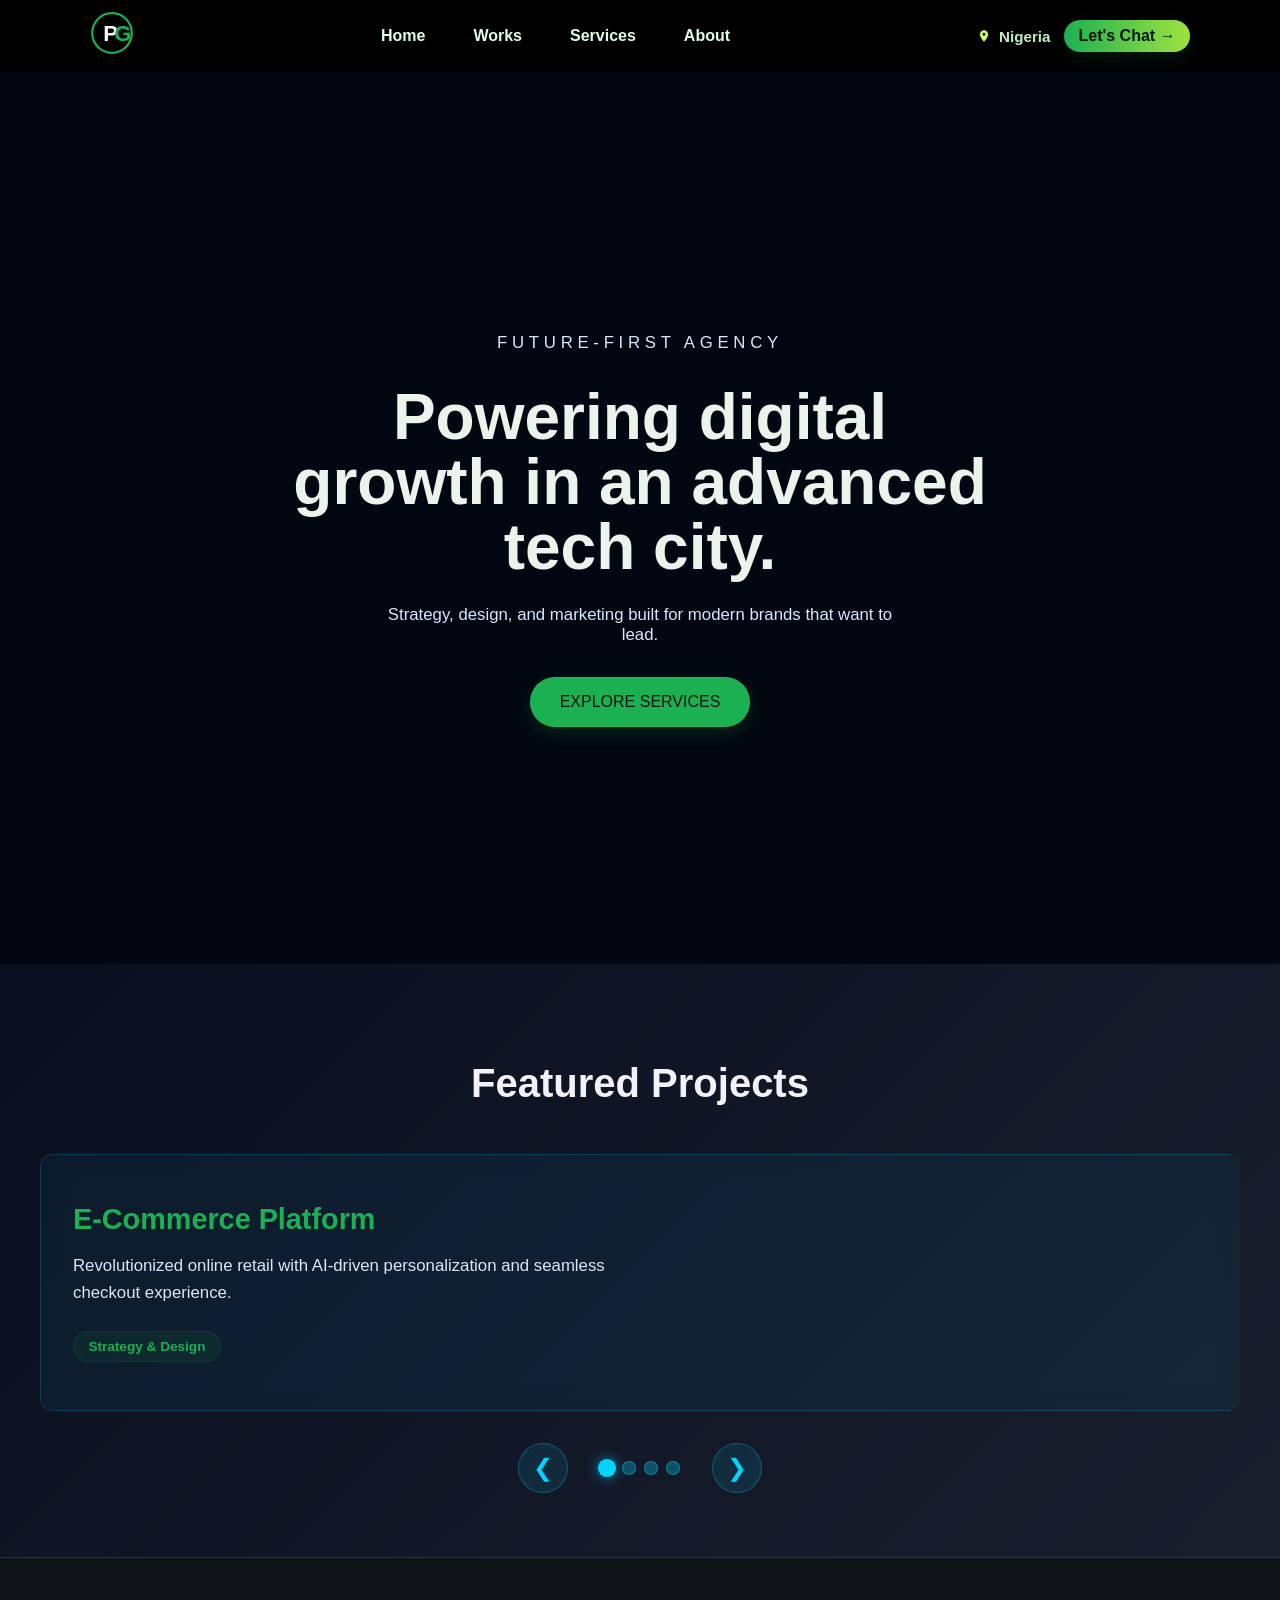
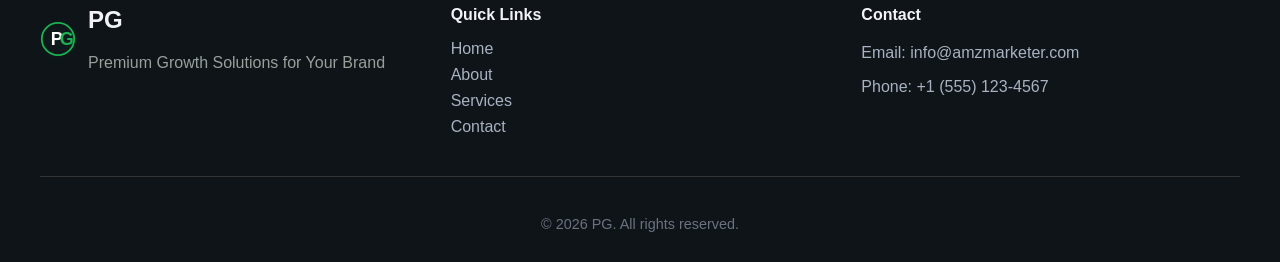
==== index.html @ 1b7b5b97 "dd" ====
<!DOCTYPE html>
<html lang="en">
<head>
  <meta charset="UTF-8">
  <meta name="viewport" content="width=device-width, initial-scale=1.0">
  <title>PG - Premium Growth Agency</title>
  <link rel="stylesheet" href="style.css">
</head>
<body>
  <nav class="navbar">
    <div class="nav-inner">
      <div class="logo">
        <a href="#" aria-label="Premium Growth Home">
          <svg width="44" height="44" viewBox="0 0 40 40" fill="none" xmlns="http://www.w3.org/2000/svg" class="logo-icon">
            <circle cx="20" cy="20" r="18" fill="none" stroke="#1bb152" stroke-width="2"/>
            <text x="12" y="27" font-family="Arial, sans-serif" font-size="20" font-weight="bold" fill="#ffffff">P</text>
            <text x="22" y="27" font-family="Arial, sans-serif" font-size="20" font-weight="bold" fill="#1bb152">G</text>
          </svg>
        </a>
      </div>

      <div class="nav-center">
        <a href="#">Home</a>
        <a href="#">Works</a>
        <a href="#">Services</a>
        <a href="#">About</a>
      </div>

      <div class="nav-right">
        <div class="location" title="Location">
          <svg class="loc-icon" width="14" height="14" viewBox="0 0 24 24" fill="none" xmlns="http://www.w3.org/2000/svg" aria-hidden="true">
            <path d="M12 2C8.134 2 5 5.134 5 9c0 5.25 7 13 7 13s7-7.75 7-13c0-3.866-3.134-7-7-7z" fill="#cfff6e"/>
            <circle cx="12" cy="9" r="2.5" fill="#06140a"/>
          </svg>
          <span class="loc-text">Nigeria</span>
        </div>
        <a class="cta" href="#">Let's Chat <span class="cta-arrow">→</span></a>
      </div>
    </div>
  </nav>

  <section class="hero">
    <div class="hero-content">
      <p class="eyebrow">FUTURE-FIRST AGENCY</p>
      <h1>Powering digital growth in an advanced tech city.</h1>
      <p>Strategy, design, and marketing built for modern brands that want to lead.</p>
      <a class="hero-button" href="#">EXPLORE SERVICES</a>
    </div>
  </section>

  <section class="slider-section">
    <div class="slider-container">
      <h2>Featured Projects</h2>
      <div class="slider-wrapper">
        <div class="slider">
          <div class="slide">
            <div class="slide-content">
              <h3>E-Commerce Platform</h3>
              <p>Revolutionized online retail with AI-driven personalization and seamless checkout experience.</p>
              <span class="slide-tag">Strategy & Design</span>
            </div>
          </div>
          <div class="slide">
            <div class="slide-content">
              <h3>SaaS Dashboard</h3>
              <p>Built an intuitive analytics platform serving 50,000+ daily active users worldwide.</p>
              <span class="slide-tag">Development</span>
            </div>
          </div>
          <div class="slide">
            <div class="slide-content">
              <h3>Brand Transformation</h3>
              <p>Complete visual identity redesign that increased brand engagement by 340%.</p>
              <span class="slide-tag">Branding</span>
            </div>
          </div>
          <div class="slide">
            <div class="slide-content">
              <h3>Mobile App Launch</h3>
              <p>Cross-platform fitness app with 100K+ downloads in the first month.</p>
              <span class="slide-tag">Mobile & Marketing</span>
            </div>
          </div>
        </div>
      </div>

      <div class="slider-controls">
        <button class="slider-btn prev" id="prevBtn">❮</button>
        <div class="slider-dots">
          <span class="dot active" onclick="currentSlide(0)"></span>
          <span class="dot" onclick="currentSlide(1)"></span>
          <span class="dot" onclick="currentSlide(2)"></span>
          <span class="dot" onclick="currentSlide(3)"></span>
        </div>
        <button class="slider-btn next" id="nextBtn">❯</button>
      </div>
    </div>
  </section>

  <footer class="footer">
    <div class="footer-content">
      <div class="footer-section">
        <div class="footer-brand">
          <a href="#" aria-label="Premium Growth Home" class="footer-brand-link">
            <svg width="36" height="36" viewBox="0 0 40 40" fill="none" xmlns="http://www.w3.org/2000/svg" class="logo-icon footer-logo-icon" aria-hidden="true">
              <circle cx="20" cy="20" r="18" fill="none" stroke="#1bb152" stroke-width="2"/>
              <text x="12" y="27" font-family="Arial, sans-serif" font-size="20" font-weight="bold" fill="#ffffff">P</text>
              <text x="22" y="27" font-family="Arial, sans-serif" font-size="20" font-weight="bold" fill="#1bb152">G</text>
            </svg>
          </a>
          <div>
            <h3>PG</h3>
            <p class="muted">Premium Growth Solutions for Your Brand</p>
          </div>
        </div>
      </div>
      <div class="footer-section">
        <h4>Quick Links</h4>
        <ul>
          <li><a href="#">Home</a></li>
          <li><a href="#">About</a></li>
          <li><a href="#">Services</a></li>
          <li><a href="#">Contact</a></li>
        </ul>
      </div>
      <div class="footer-section">
        <h4>Contact</h4>
        <p>Email: info@amzmarketer.com</p>
        <p>Phone: +1 (555) 123-4567</p>
      </div>
    </div>
    <div class="footer-bottom">
      <p>&copy; 2026 PG. All rights reserved.</p>
    </div>
  </footer>

  <script>
    let currentSlideIndex = 0;
    const slider = document.querySelector('.slider');
    const dots = document.querySelectorAll('.dot');
    const totalSlides = dots.length;

    function showSlide(n) {
      currentSlideIndex = (n + totalSlides) % totalSlides;
      slider.style.transform = `translateX(-${currentSlideIndex * 100}%)`;
      
      dots.forEach(dot => dot.classList.remove('active'));
      dots[currentSlideIndex].classList.add('active');
    }

    function nextSlide() {
      showSlide(currentSlideIndex + 1);
    }

    function prevSlide() {
      showSlide(currentSlideIndex - 1);
    }

    function currentSlide(n) {
      showSlide(n);
    }

    document.getElementById('nextBtn').addEventListener('click', nextSlide);
    document.getElementById('prevBtn').addEventListener('click', prevSlide);

    // Auto-advance every 5 seconds
    setInterval(nextSlide, 5000);
  </script>

</body>
</html>
---- style.css ----
/* Cleaned stylesheet: green (#1bb152), black, and white palette */

:root { --nav-height: 72px; --green: #1bb152; --green-light: #9fe23f; }

body {
  margin: 0;
  font-family: Arial, sans-serif;
  color: #ffffff;
  background: #000000;
}

.navbar {
  position: fixed;
  top: 0;
  left: 0;
  right: 0;
  height: var(--nav-height);
  display: block;
  padding: 0;
  background: transparent;
  z-index: 1000;
  background-color: #000000;
}

.nav-inner {
  max-width: 1100px;
  margin: 0 auto;
  background: transparent;
  border-radius: 0;
  display: flex;
  align-items: center;
  gap: 1rem;
  padding: 0 1rem;
  height: 100%;
}

.logo { flex: 0 0 auto }

.nav-center {
  flex: 1 1 auto;
  display: flex;
  justify-content: center;
  gap: 2rem;
}

.nav-center a {
  color: #dfffe6;
  text-decoration: none;
  font-weight: 600;
  padding: 0.35rem 0.5rem;
}

.nav-center a:hover { color: var(--green); }

.nav-right { display:flex; align-items:center; gap:0.85rem }

.location { display:flex; align-items:center; gap:0.5rem; color:#bfeec1; font-weight:600 }
.loc-dot { width:10px; height:10px; background:#cfff6e; border-radius:50%; box-shadow:0 0 6px rgba(207,255,110,0.22) }
.loc-text { font-size:0.95rem }

.cta {
  background: linear-gradient(90deg,var(--green) 0%, var(--green-light) 100%);
  color: #06140a;
  padding: 0.45rem 0.9rem;
  border-radius: 999px;
  text-decoration: none;
  font-weight: 700;
  box-shadow: 0 6px 18px rgba(27,177,82,0.12);
}

.cta:hover { transform: translateY(-2px) }

.logo {
  display: flex;
  align-items: center;
  gap: 0.75rem;
  font-size: 1.5rem;
  font-weight: 700;
  color: #ffffff;
}

.logo-icon {
  transition: transform 0.3s ease, filter 0.3s ease;
}

.logo:hover .logo-icon {
  transform: rotate(6deg);
  filter: drop-shadow(0 0 10px rgba(27,177,82,0.95));
}

.nav-links {
  display: flex;
  gap: 1rem;
  align-items: center;
}

.nav-links a {
  color: #ffffff;
  text-decoration: none;
  font-weight: 700;
  transition: background-color 0.15s ease, color 0.15s ease, transform 0.12s ease;
  padding: 0.45rem 0.75rem;
  border-radius: 6px;
}

.nav-links a:hover {
  background-color: rgba(27,177,82,0.12);
  color: var(--green);
  transform: translateY(-2px);
}

/* Hover color for location text and any other nav inline items */
.nav-right .location:hover .loc-text,
.nav-inner a:hover {
  color: var(--green);
}

.nav-links a.cta {
  background: var(--green);
  color: #07120a;
  padding: 0.55rem 1rem;
  border-radius: 999px;
  border: 1px solid rgba(255,255,255,0.06);
}

.hero {
  margin-top: var(--nav-height);
  min-height: calc(100vh - var(--nav-height));
  display: flex;
  align-items: center;
  justify-content: center;
  text-align: center;
  padding: 2rem;
  background-image:
    linear-gradient(rgba(0,0,0,0.45), rgba(0,0,0,0.45)),
    url('https://images.unsplash.com/photo-1518770660439-4636190af475?auto=format&fit=crop&w=1600&q=80');
  background-size: cover;
  background-position: center;
  background-repeat: no-repeat;
  color: #ffffff;
}

.hero-content {
  max-width: 720px;
  z-index: 1;
}

.eyebrow {
  margin: 0 0 1rem;
  letter-spacing: 0.32em;
  text-transform: uppercase;
  color: #1bb152;
  font-size: 0.85rem;
}

.hero h1 {
  margin: 0;
  font-size: clamp(2.5rem, 5vw, 4.5rem);
  line-height: 1.02;
}

.hero p {
  margin: 1.5rem auto 2rem;
  max-width: 34rem;
  font-size: 1.05rem;
  color: #ffffff;
}

.hero-button {
  display: inline-block;
  background: #1bb152;
  color: #07120a;
  padding: 0.95rem 1.8rem;
  border-radius: 999px;
  text-decoration: none;
  border: 1px solid rgba(255, 255, 255, 0.06);
  transition: transform 0.2s ease, box-shadow 0.18s ease;
  box-shadow: 0 6px 18px rgba(27,177,82,0.12);
}

.hero-button:hover {
  transform: translateY(-3px);
  box-shadow: 0 10px 30px rgba(27,177,82,0.18);
}

.slider-section {
  background: linear-gradient(135deg, #07070a 0%, #0f1113 100%);
  padding: 4rem 2rem;
  position: relative;
  overflow: hidden;
}

.slider-container {
  max-width: 1200px;
  margin: 0 auto;
}

.slider-section h2 {
  text-align: center;
  font-size: 2.2rem;
  margin-bottom: 2.4rem;
  color: #ffffff;
}

.slider-wrapper {
  position: relative;
  overflow: hidden;
  border-radius: 12px;
}

.slider {
  display: flex;
  transition: transform 0.5s ease;
}

.slide {
  min-width: 100%;
  padding: 2.2rem 1.4rem;
  background: rgba(27, 177, 82, 0.04);
  border: 1px solid rgba(27, 177, 82, 0.10);
  border-radius: 12px;
  backdrop-filter: blur(6px);
  animation: slideIn 0.5s ease;
}

@keyframes slideIn {
  from { opacity: 0; }
  to { opacity: 1; }
}

.slide-content { max-width: 600px; }

.slide h3 {
  font-size: 1.6rem;
  margin: 0 0 0.8rem;
  color: #1bb152;
}

.slide p {
  font-size: 1.02rem;
  color: #ffffff;
  line-height: 1.6;
  margin-bottom: 1rem;
}

.slide-tag {
  display: inline-block;
  background: rgba(27,177,82,0.10);
  color: #1bb152;
  padding: 0.45rem 0.9rem;
  border-radius: 20px;
  font-size: 0.85rem;
  font-weight: 600;
  border: 1px solid rgba(27,177,82,0.14);
}

.slider-controls { display:flex; justify-content:center; align-items:center; gap:1.25rem; margin-top:1.5rem }

.slider-btn {
  background: rgba(27,177,82,0.08);
  border: 1px solid rgba(27,177,82,0.16);
  color: #1bb152;
  font-size: 1.4rem;
  width: 44px;
  height: 44px;
  border-radius: 50%;
  cursor: pointer;
  transition: all 0.25s ease;
  display:flex; align-items:center; justify-content:center;
}

.slider-btn:hover { background: rgba(27,177,82,0.14); box-shadow:0 0 18px rgba(27,177,82,0.12); transform:scale(1.05) }

.slider-dots { display:flex; gap:0.5rem }

.dot { width:12px; height:12px; border-radius:50%; background: rgba(27,177,82,0.22); cursor:pointer; transition:all .25s ease; border:1px solid rgba(27,177,82,0.28) }
.dot.active { background:#1bb152; box-shadow:0 0 10px rgba(27,177,82,0.35); transform:scale(1.25) }
.dot:hover { background: rgba(27,177,82,0.45) }

.footer { background-color:#07080a; border-top:1px solid rgba(255,255,255,0.03); padding:2.5rem 1.5rem; color:#cfd6d1 }

.footer-content { display:grid; grid-template-columns: repeat(auto-fit, minmax(220px,1fr)); gap:1.25rem; max-width:1100px; margin:0 auto 1.25rem }

.footer-section h3 { color: var(--green); margin-top:0; margin-bottom:.6rem }
.footer-section h4 { color:#ffffff; margin-top:0; margin-bottom:.6rem }
.footer-section p { margin:0.4rem 0; line-height:1.6 }
.footer-section ul { list-style:none; padding:0; margin:0 }
.footer-section ul li { margin-bottom:0.45rem }
.footer-section ul li a { color:#cfd6d1; text-decoration:none; transition:color .15s }
.footer-section ul li a:hover { color:#ffffff }

.footer-bottom { border-top:1px solid rgba(255,255,255,0.03); padding-top:1rem; text-align:center; color:#97a09a; font-size:0.9rem }

/* Footer logo tweaks */
.footer-logo { display:flex; align-items:center; gap:0.6rem; font-size:1.15rem; margin:0 }
.footer-logo-icon { width:36px; height:36px }
.footer .logo-icon { filter: drop-shadow(0 2px 6px rgba(27,177,82,0.12)); }

/* Footer layout */
.footer { background-color:#07080a; border-top:1px solid rgba(255,255,255,0.03); padding:2.5rem 1.5rem; color:#cfd6d1 }
.footer-content { display:grid; grid-template-columns: repeat(auto-fit, minmax(220px,1fr)); gap:1.25rem; max-width:1100px; margin:0 auto 1.25rem }
.footer-brand { display:flex; gap:0.75rem; align-items:center }
.footer-brand .muted { margin:0; color:#97a09a }
.footer a { color:#cfd6d1; text-decoration:none }
.footer a:hover { color:var(--green) }

@media (max-width: 720px) {
  .hero h1 { font-size: clamp(1.8rem, 6vw, 2.6rem) }
  .slider-section { padding:2rem }
}


.nav-toggle {
  display: none;
  background: transparent;
  border: 0;
  color: #eaf4ea;
  font-size: 1.35rem;
}

.hero {
  min-height: calc(100vh - 72px);
  display: flex;
  align-items: center;
  justify-content: center;
  text-align: center;
  padding: 2rem;
  background-image:
    linear-gradient(rgba(3, 12, 30, 0.55), rgba(3, 12, 30, 0.55)),
    url('https://images.unsplash.com/photo-1518770660439-4636190af475?auto=format&fit=crop&w=1600&q=80');
  background-size: cover;
  background-position: center;
  background-repeat: no-repeat;
  color: #eaf4ea;
}

.hero-content {
  max-width: 720px;
  z-index: 1;
}

.eyebrow {
  margin: 0 0 1rem;
  letter-spacing: 0.28em;
  text-transform: uppercase;
  color: rgba(27,177,82,0.95);
  font-size: 0.85rem;
}

.hero h1 {
  margin: 0;
  font-size: clamp(2.5rem, 5vw, 4.5rem);
  line-height: 1.02;
}

.hero p {
  margin: 1.5rem auto 2rem;
  max-width: 34rem;
  font-size: 1.05rem;
  color: #d8e7ff;
}

.hero-button {
  display: inline-block;
  background: #1bb152;
  color: #07120a;
  padding: 0.95rem 1.8rem;
  border-radius: 999px;
  text-decoration: none;
  border: 1px solid rgba(255,255,255,0.06);
  transition: transform 0.18s ease, box-shadow 0.18s ease;
  box-shadow: 0 6px 18px rgba(27,177,82,0.18);
}

.hero-button:hover {
  transform: translateY(-3px);
  box-shadow: 0 10px 30px rgba(27,177,82,0.22);
}

.slider-section {
  background: linear-gradient(135deg, #0a0f1f 0%, #1a1f2e 100%);
  padding: 4rem 2rem;
  position: relative;
  overflow: hidden;
}

.slider-container {
  max-width: 1200px;
  margin: 0 auto;
}

.slider-section h2 {
  text-align: center;
  font-size: 2.5rem;
  margin-bottom: 3rem;
  color: #f1f3f8;
}

.slider-wrapper {
  position: relative;
  overflow: hidden;
  border-radius: 12px;
}

.slider {
  display: flex;
  transition: transform 0.5s ease;
}

.slide {
  min-width: 100%;
  padding: 3rem 2rem;
  background: rgba(0, 212, 255, 0.05);
  border: 1px solid rgba(0, 212, 255, 0.2);
  border-radius: 12px;
  backdrop-filter: blur(10px);
  animation: slideIn 0.5s ease;
}

@keyframes slideIn {
  from {
    opacity: 0;
  }
  to {
    opacity: 1;
  }
}

.slide-content {
  max-width: 600px;
}

.slide h3 {
  font-size: 1.8rem;
  margin: 0 0 1rem;
  color: #1bb152;
}

.slide p {
  font-size: 1.05rem;
  color: #d8e7ff;
  line-height: 1.6;
  margin-bottom: 1.5rem;
}

.slide-tag {
  display: inline-block;
  background: rgba(27,177,82,0.08);
  color: #1bb152;
  padding: 0.45rem 0.9rem;
  border-radius: 20px;
  font-size: 0.85rem;
  font-weight: 700;
  border: 1px solid rgba(27,177,82,0.14);
}

.slider-controls {
  display: flex;
  justify-content: center;
  align-items: center;
  gap: 2rem;
  margin-top: 2rem;
}

.slider-btn {
  background: rgba(0, 212, 255, 0.1);
  border: 1px solid rgba(0, 212, 255, 0.3);
  color: #00d4ff;
  font-size: 1.5rem;
  width: 50px;
  height: 50px;
  border-radius: 50%;
  cursor: pointer;
  transition: all 0.3s ease;
  display: flex;
  align-items: center;
  justify-content: center;
}

.slider-btn:hover {
  background: rgba(0, 212, 255, 0.2);
  box-shadow: 0 0 20px rgba(0, 212, 255, 0.3);
  transform: scale(1.1);
}

.slider-btn:active {
  transform: scale(0.95);
}

.slider-dots {
  display: flex;
  gap: 0.5rem;
}

.dot {
  width: 12px;
  height: 12px;
  border-radius: 50%;
  background: rgba(0, 212, 255, 0.3);
  cursor: pointer;
  transition: all 0.3s ease;
  border: 1px solid rgba(0, 212, 255, 0.4);
}

.dot.active {
  background: #00d4ff;
  box-shadow: 0 0 10px rgba(0, 212, 255, 0.6);
  transform: scale(1.3);
}

.dot:hover {
  background: rgba(0, 212, 255, 0.6);
}

.footer {
  background-color: #0f1419;
  border-top: 1px solid #333;
  padding: 3rem 2rem 1rem;
  color: #a8b2c1;
}

.footer-content {
  display: grid;
  grid-template-columns: repeat(auto-fit, minmax(250px, 1fr));
  gap: 2rem;
  max-width: 1200px;
  margin: 0 auto 2rem;
}

.footer-section h3,
.footer-section h4 {
  color: #f1f3f8;
  margin-top: 0;
  margin-bottom: 1rem;
}

.footer-section h3 {
  font-size: 1.5rem;
}

.footer-section h4 {
  font-size: 1rem;
}

.footer-section p {
  margin: 0.5rem 0;
  line-height: 1.6;
}

.footer-section ul {
  list-style: none;
  padding: 0;
  margin: 0;
}

.footer-section ul li {
  margin-bottom: 0.5rem;
}

.footer-section ul li a {
  color: #a8b2c1;
  text-decoration: none;
  transition: color 0.2s ease;
}

.footer-section ul li a:hover {
  color: #fff;
}

.footer-bottom {
  border-top: 1px solid #333;
  padding-top: 1.5rem;
  text-align: center;
  color: #6b7280;
  font-size: 0.9rem;
  max-width: 1200px;
  margin: 0 auto;
}
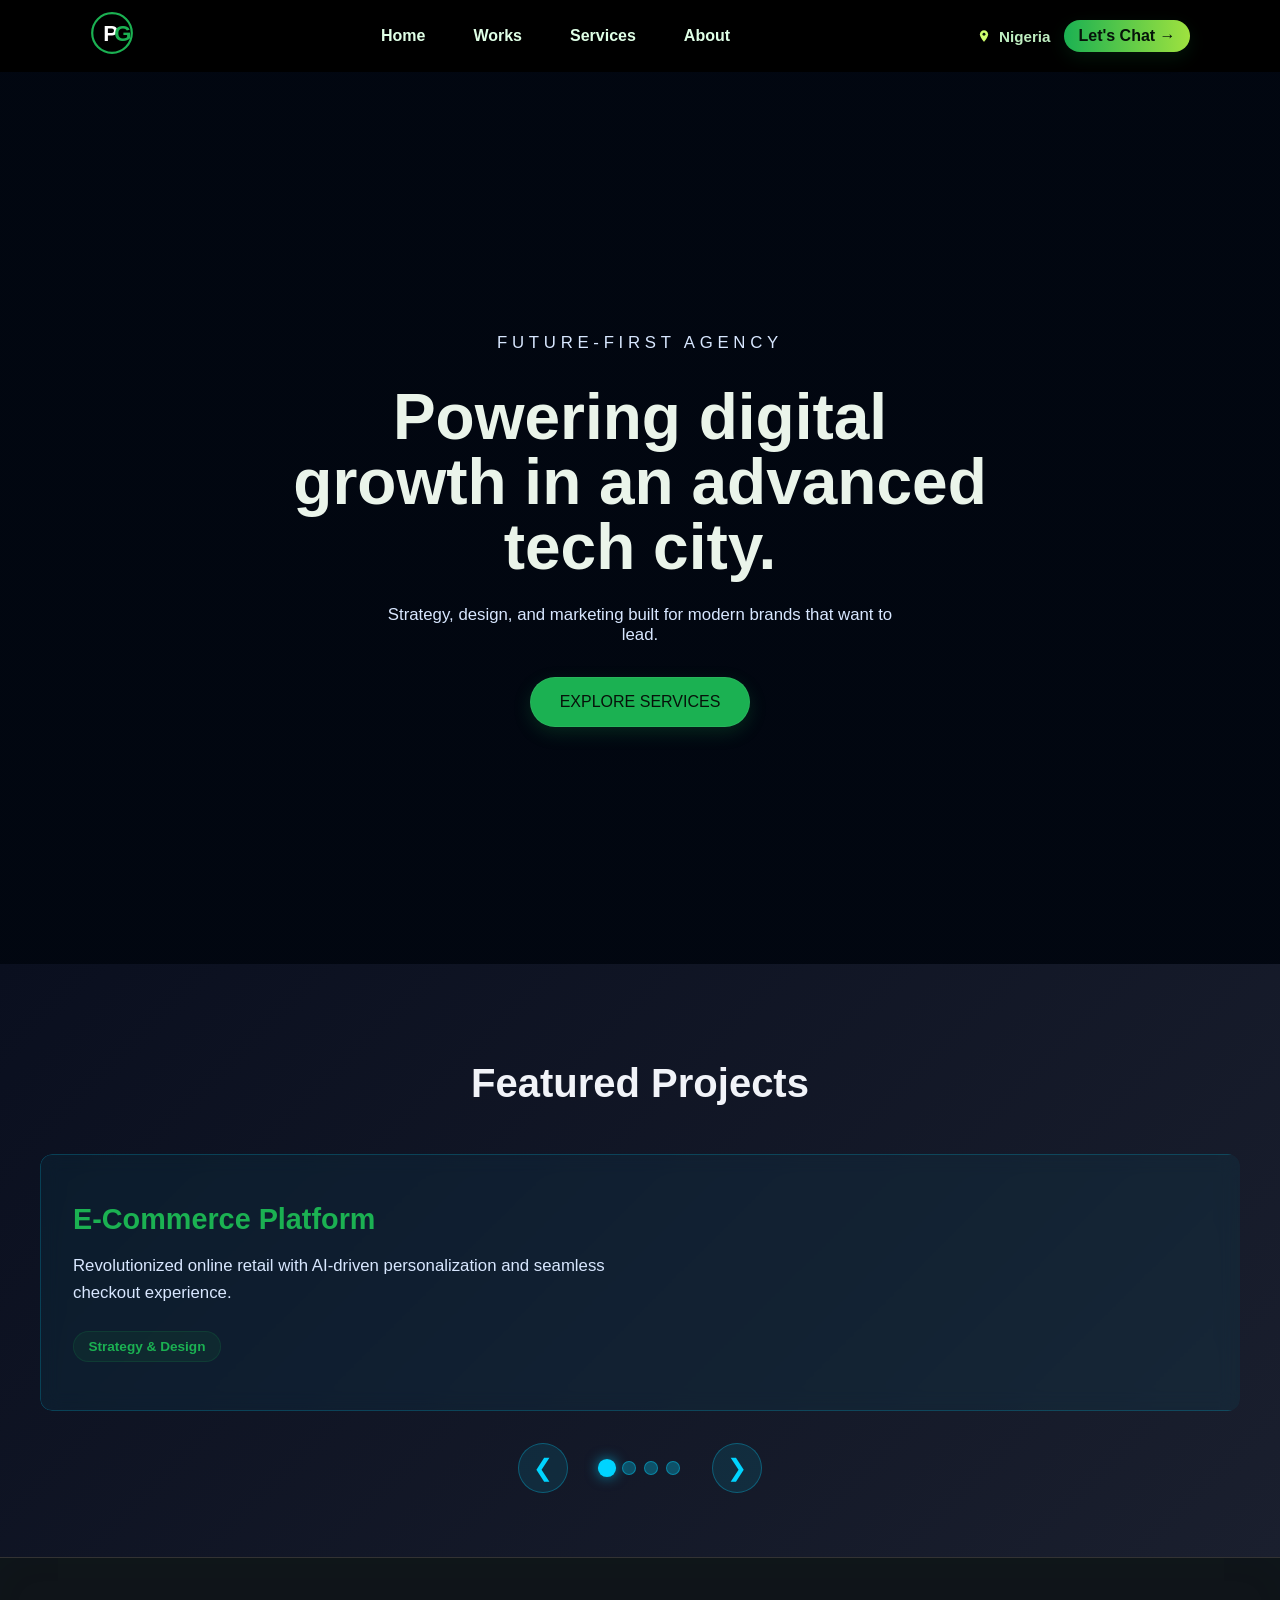
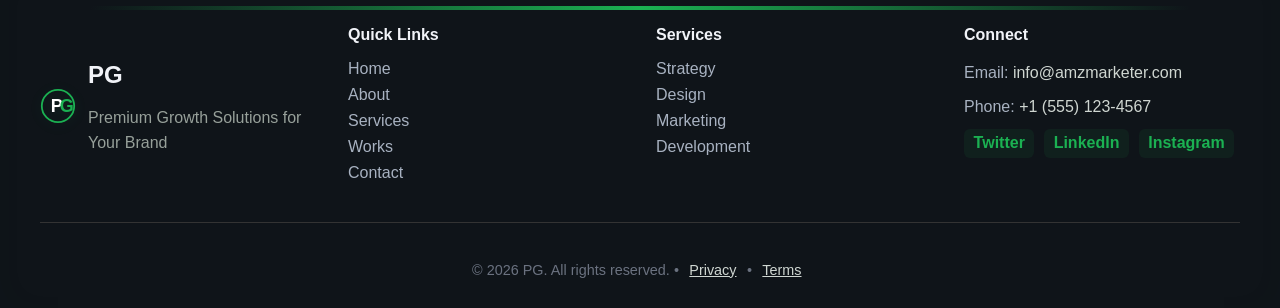
==== commit 267f71fc: "footer changes" ====
--- a/index.html
+++ b/index.html
@@ -98,10 +98,11 @@
   </section>
 
   <footer class="footer">
+    <div class="footer-top-accent" aria-hidden="true"></div>
     <div class="footer-content">
-      <div class="footer-section">
+      <div class="footer-section footer-brand">
         <div class="footer-brand">
-          <a href="#" aria-label="Premium Growth Home" class="footer-brand-link">
+          <a href="index.html" aria-label="Premium Growth Home" class="footer-brand-link">
             <svg width="36" height="36" viewBox="0 0 40 40" fill="none" xmlns="http://www.w3.org/2000/svg" class="logo-icon footer-logo-icon" aria-hidden="true">
               <circle cx="20" cy="20" r="18" fill="none" stroke="#1bb152" stroke-width="2"/>
               <text x="12" y="27" font-family="Arial, sans-serif" font-size="20" font-weight="bold" fill="#ffffff">P</text>
@@ -114,23 +115,42 @@
           </div>
         </div>
       </div>
+
       <div class="footer-section">
         <h4>Quick Links</h4>
         <ul>
-          <li><a href="#">Home</a></li>
-          <li><a href="#">About</a></li>
-          <li><a href="#">Services</a></li>
-          <li><a href="#">Contact</a></li>
+          <li><a href="index.html">Home</a></li>
+          <li><a href="about.html">About</a></li>
+          <li><a href="services.html">Services</a></li>
+          <li><a href="works.html">Works</a></li>
+          <li><a href="contact.html">Contact</a></li>
         </ul>
       </div>
+
       <div class="footer-section">
-        <h4>Contact</h4>
-        <p>Email: info@amzmarketer.com</p>
-        <p>Phone: +1 (555) 123-4567</p>
+        <h4>Services</h4>
+        <ul>
+          <li><a href="services.html#strategy">Strategy</a></li>
+          <li><a href="services.html#design">Design</a></li>
+          <li><a href="services.html#marketing">Marketing</a></li>
+          <li><a href="services.html#development">Development</a></li>
+        </ul>
+      </div>
+
+      <div class="footer-section">
+        <h4>Connect</h4>
+        <p>Email: <a href="mailto:info@amzmarketer.com">info@amzmarketer.com</a></p>
+        <p>Phone: <a href="tel:+15551234567">+1 (555) 123-4567</a></p>
+        <div class="socials" aria-label="Social links">
+          <a href="https://twitter.com/" target="_blank" rel="noopener noreferrer">Twitter</a>
+          <a href="https://www.linkedin.com/" target="_blank" rel="noopener noreferrer">LinkedIn</a>
+          <a href="https://www.instagram.com/" target="_blank" rel="noopener noreferrer">Instagram</a>
+        </div>
       </div>
     </div>
+
     <div class="footer-bottom">
-      <p>&copy; 2026 PG. All rights reserved.</p>
+      <p>&copy; 2026 PG. All rights reserved. <span class="sep">•</span> <a href="privacy.html">Privacy</a> <span class="sep">•</span> <a href="terms.html">Terms</a></p>
     </div>
   </footer>
 
--- a/style.css
+++ b/style.css
@@ -277,12 +277,12 @@
 .dot.active { background:#1bb152; box-shadow:0 0 10px rgba(27,177,82,0.35); transform:scale(1.25) }
 .dot:hover { background: rgba(27,177,82,0.45) }
 
-.footer { background-color:#07080a; border-top:1px solid rgba(255,255,255,0.03); padding:2.5rem 1.5rem; color:#cfd6d1 }
+.footer { background-color:#07080a; border-top:4px solid rgba(27,177,82,0.06); padding:2.5rem 1.5rem; color:#cfd6d1; box-shadow: inset 0 6px 40px rgba(27,177,82,0.02) }
 
 .footer-content { display:grid; grid-template-columns: repeat(auto-fit, minmax(220px,1fr)); gap:1.25rem; max-width:1100px; margin:0 auto 1.25rem }
 
 .footer-section h3 { color: var(--green); margin-top:0; margin-bottom:.6rem }
-.footer-section h4 { color:#ffffff; margin-top:0; margin-bottom:.6rem }
+.footer-section h4 { color: var(--green); margin-top:0; margin-bottom:.6rem }
 .footer-section p { margin:0.4rem 0; line-height:1.6 }
 .footer-section ul { list-style:none; padding:0; margin:0 }
 .footer-section ul li { margin-bottom:0.45rem }
@@ -297,12 +297,22 @@
 .footer .logo-icon { filter: drop-shadow(0 2px 6px rgba(27,177,82,0.12)); }
 
 /* Footer layout */
-.footer { background-color:#07080a; border-top:1px solid rgba(255,255,255,0.03); padding:2.5rem 1.5rem; color:#cfd6d1 }
+.footer { background-color:#07080a; border-top:4px solid rgba(27,177,82,0.06); padding:2.5rem 1.5rem; color:#cfd6d1; box-shadow: inset 0 6px 40px rgba(27,177,82,0.02) }
 .footer-content { display:grid; grid-template-columns: repeat(auto-fit, minmax(220px,1fr)); gap:1.25rem; max-width:1100px; margin:0 auto 1.25rem }
 .footer-brand { display:flex; gap:0.75rem; align-items:center }
 .footer-brand .muted { margin:0; color:#97a09a }
 .footer a { color:#cfd6d1; text-decoration:none }
 .footer a:hover { color:var(--green) }
+
+/* Decorative accent bar matching header green */
+.footer-top-accent { height:4px; width:100%; max-width:1100px; margin:0 auto 1rem; background: linear-gradient(90deg, transparent, var(--green), transparent); border-radius:2px }
+
+.socials { display:flex; gap:0.6rem; margin-top:0.6rem; flex-wrap:wrap }
+.socials a { background: rgba(27,177,82,0.08); padding:0.35rem 0.6rem; border-radius:6px; color:var(--green); font-weight:700; text-decoration:none; transition:all .12s }
+.socials a:hover { background:var(--green); color:#07120a }
+
+.footer-bottom a { color:#cfd6d1; text-decoration:underline; margin:0 0.4rem }
+.footer-bottom a:hover { color:var(--green) }
 
 @media (max-width: 720px) {
   .hero h1 { font-size: clamp(1.8rem, 6vw, 2.6rem) }
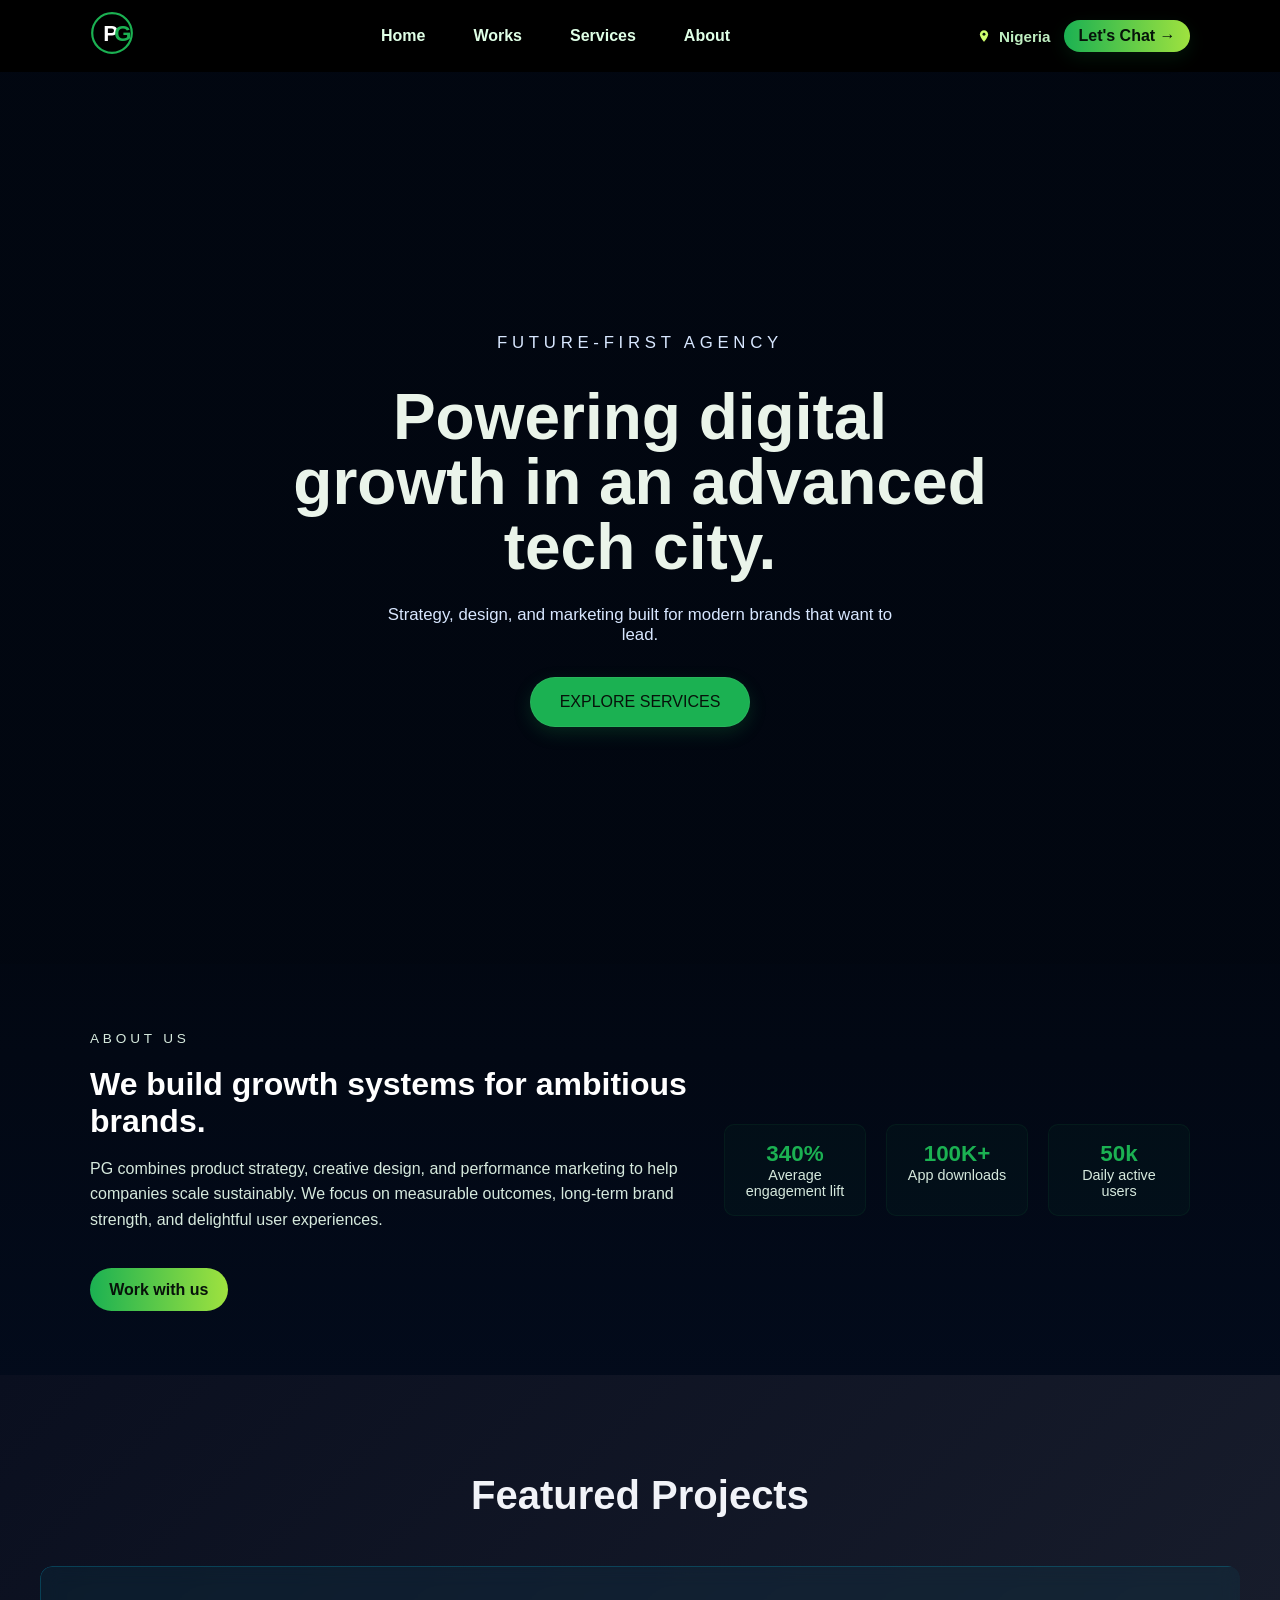
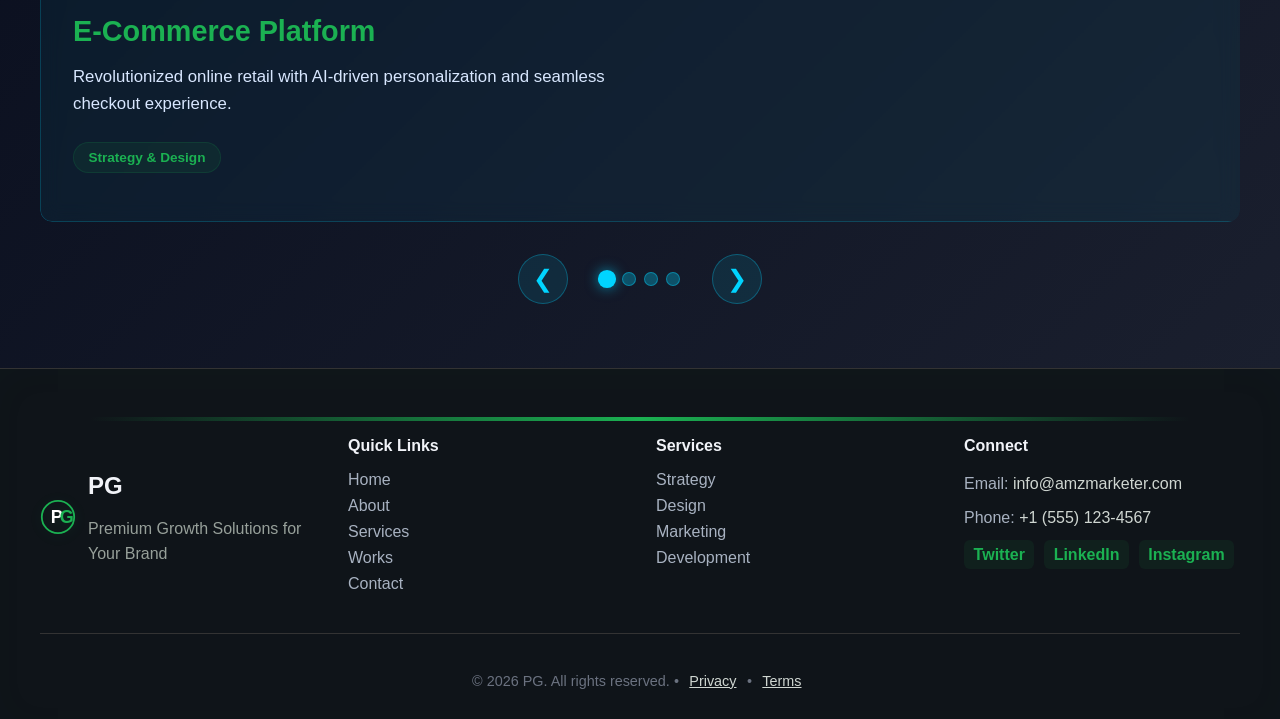
==== commit eeb1938d: "about section" ====
--- a/index.html
+++ b/index.html
@@ -47,6 +47,31 @@
       <a class="hero-button" href="#">EXPLORE SERVICES</a>
     </div>
   </section>
+  
+  <section class="about" id="about">
+    <div class="about-inner">
+      <div class="about-text">
+        <p class="eyebrow">ABOUT US</p>
+        <h2>We build growth systems for ambitious brands.</h2>
+        <p>PG combines product strategy, creative design, and performance marketing to help companies scale sustainably. We focus on measurable outcomes, long-term brand strength, and delightful user experiences.</p>
+        <a class="about-cta" href="contact.html">Work with us</a>
+      </div>
+      <div class="about-stats">
+        <div class="stat">
+          <strong>340%</strong>
+          <span>Average engagement lift</span>
+        </div>
+        <div class="stat">
+          <strong>100K+</strong>
+          <span>App downloads</span>
+        </div>
+        <div class="stat">
+          <strong>50k</strong>
+          <span>Daily active users</span>
+        </div>
+      </div>
+    </div>
+  </section>
 
   <section class="slider-section">
     <div class="slider-container">
--- a/style.css
+++ b/style.css
@@ -319,6 +319,24 @@
   .slider-section { padding:2rem }
 }
 
+/* About section */
+.about { padding:4rem 1.5rem; background: linear-gradient(180deg, rgba(3,12,30,0.6), rgba(3,12,30,0.9)); color:#eaf4ea }
+.about-inner { max-width:1100px; margin:0 auto; display:flex; gap:2rem; align-items:center; justify-content:space-between; flex-wrap:wrap }
+.about-text { flex:1 1 560px; max-width:680px }
+.about-text h2 { color:#ffffff; font-size:2rem; margin:0 0 1rem }
+.about-text p { color:#d6e9dd; line-height:1.6 }
+.about-cta { display:inline-block; margin-top:1.2rem; background: linear-gradient(90deg,var(--green), var(--green-light)); color:#07120a; padding:0.8rem 1.2rem; border-radius:999px; text-decoration:none; font-weight:700 }
+.about-cta:hover { transform:translateY(-2px) }
+.about-stats { display:flex; gap:1.25rem; flex:0 0 320px; justify-content:space-between }
+.about-stats .stat { background: rgba(27,177,82,0.04); padding:1rem 1.25rem; border-radius:10px; min-width:100px; text-align:center; border:1px solid rgba(27,177,82,0.08) }
+.about-stats .stat strong { display:block; color:var(--green); font-size:1.4rem }
+.about-stats .stat span { display:block; color:#d6e9dd; font-size:0.9rem }
+
+@media (max-width: 820px) {
+  .about-inner { flex-direction:column; align-items:flex-start }
+  .about-stats { width:100%; justify-content:space-between }
+}
+
 
 .nav-toggle {
   display: none;
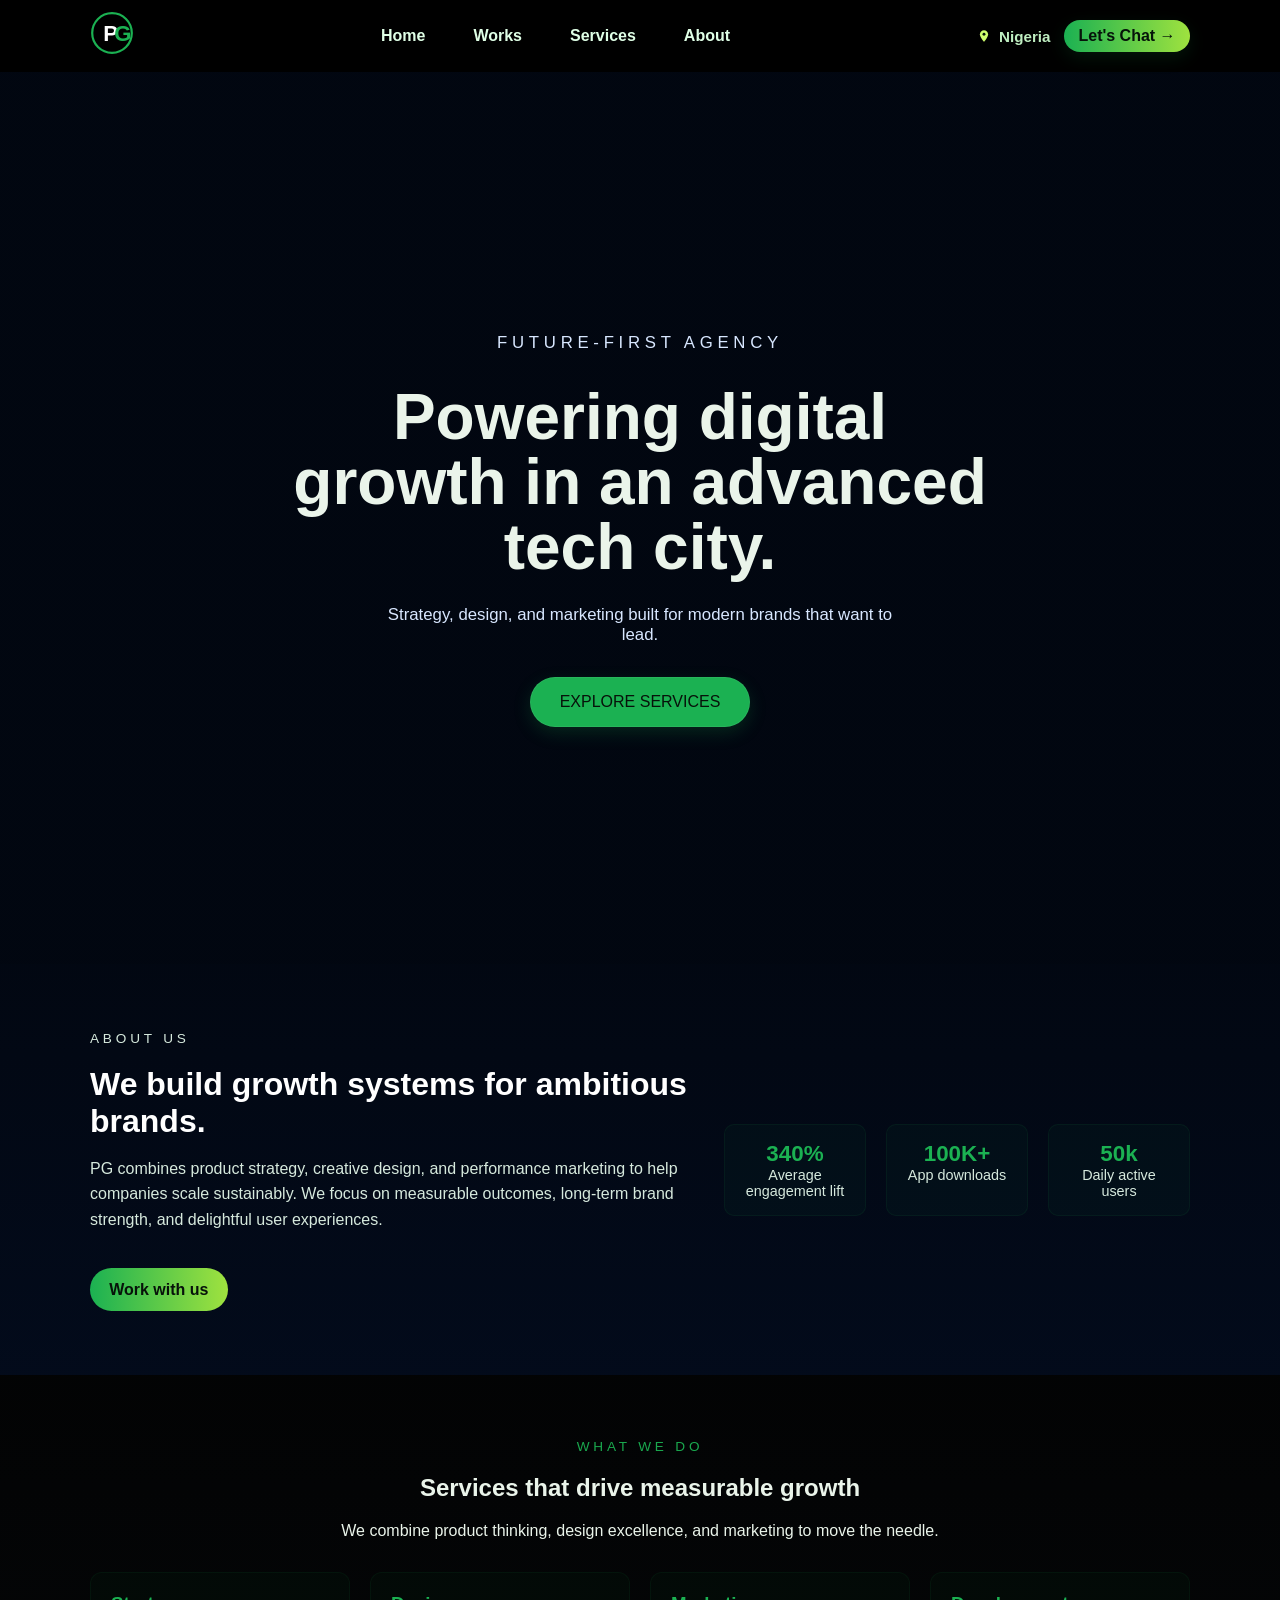
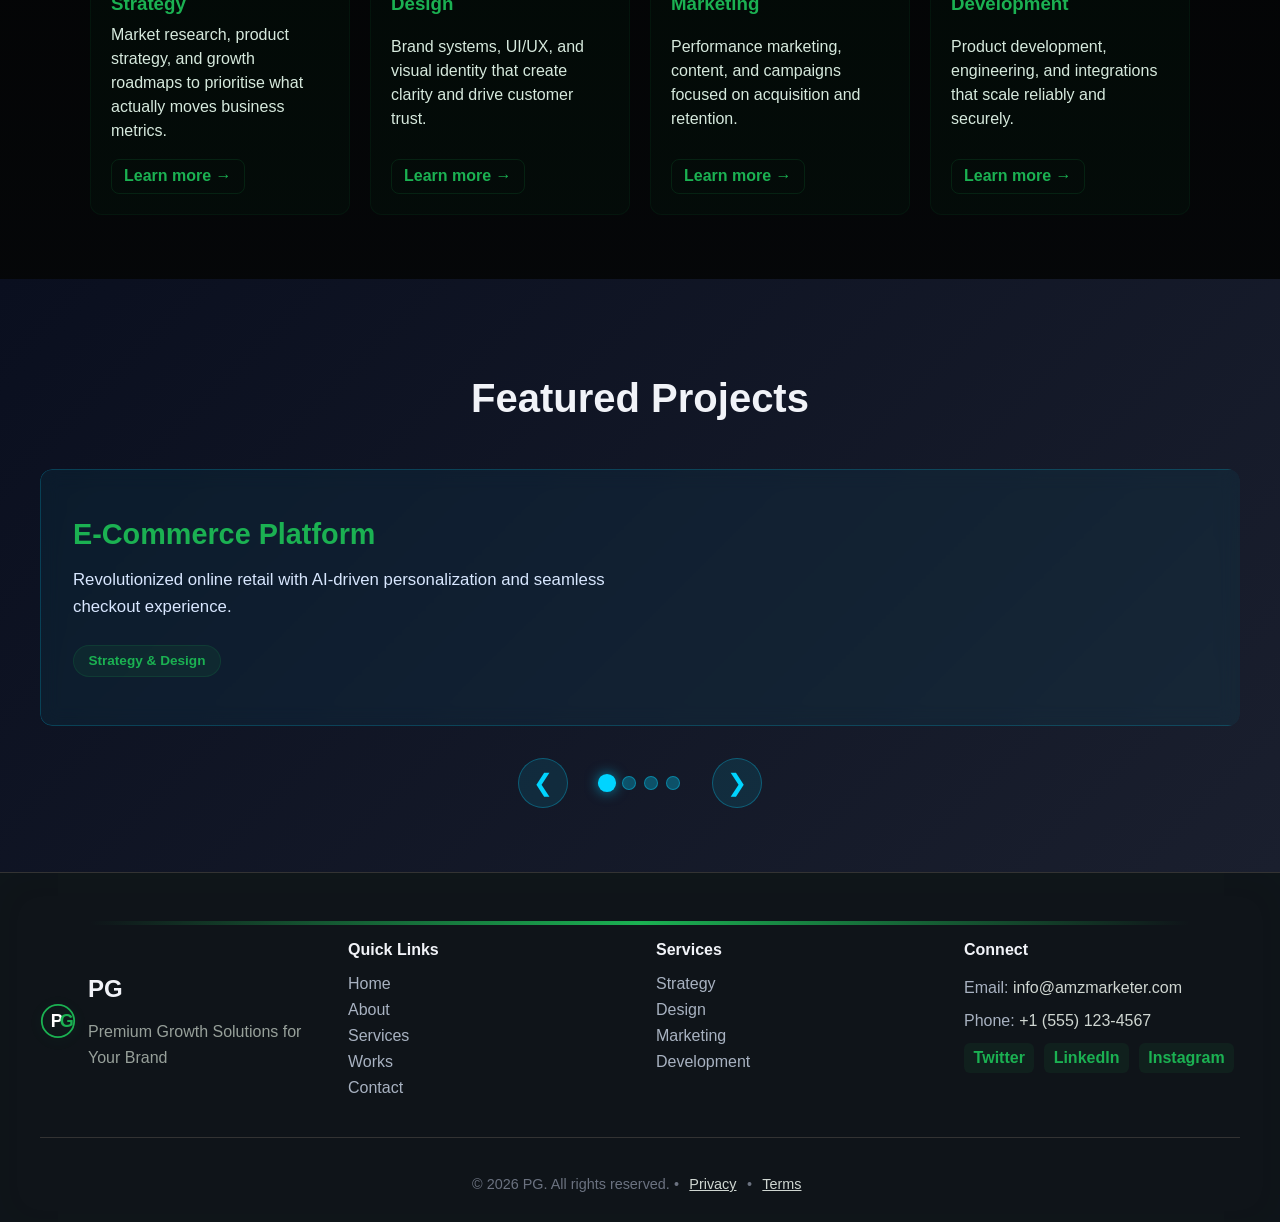
==== commit f0a348d7: "our services" ====
--- a/index.html
+++ b/index.html
@@ -10,7 +10,7 @@
   <nav class="navbar">
     <div class="nav-inner">
       <div class="logo">
-        <a href="#" aria-label="Premium Growth Home">
+        <a href="index.html" aria-label="Premium Growth Home">
           <svg width="44" height="44" viewBox="0 0 40 40" fill="none" xmlns="http://www.w3.org/2000/svg" class="logo-icon">
             <circle cx="20" cy="20" r="18" fill="none" stroke="#1bb152" stroke-width="2"/>
             <text x="12" y="27" font-family="Arial, sans-serif" font-size="20" font-weight="bold" fill="#ffffff">P</text>
@@ -20,10 +20,10 @@
       </div>
 
       <div class="nav-center">
-        <a href="#">Home</a>
-        <a href="#">Works</a>
-        <a href="#">Services</a>
-        <a href="#">About</a>
+        <a href="index.html">Home</a>
+        <a href="works.html">Works</a>
+        <a href="services.html">Services</a>
+        <a href="index.html#about">About</a>
       </div>
 
       <div class="nav-right">
@@ -34,7 +34,7 @@
           </svg>
           <span class="loc-text">Nigeria</span>
         </div>
-        <a class="cta" href="#">Let's Chat <span class="cta-arrow">→</span></a>
+        <a class="cta" href="contact.html">Let's Chat <span class="cta-arrow">→</span></a>
       </div>
     </div>
   </nav>
@@ -44,7 +44,7 @@
       <p class="eyebrow">FUTURE-FIRST AGENCY</p>
       <h1>Powering digital growth in an advanced tech city.</h1>
       <p>Strategy, design, and marketing built for modern brands that want to lead.</p>
-      <a class="hero-button" href="#">EXPLORE SERVICES</a>
+      <a class="hero-button" href="services.html">EXPLORE SERVICES</a>
     </div>
   </section>
   
@@ -69,6 +69,42 @@
           <strong>50k</strong>
           <span>Daily active users</span>
         </div>
+      </div>
+    </div>
+  </section>
+
+  <section class="services" id="services">
+    <div class="services-inner">
+      <div class="services-head">
+        <p class="eyebrow">WHAT WE DO</p>
+        <h2>Services that drive measurable growth</h2>
+        <p class="muted">We combine product thinking, design excellence, and marketing to move the needle.</p>
+      </div>
+
+      <div class="services-grid">
+        <article class="service-card" id="strategy">
+          <h3>Strategy</h3>
+          <p>Market research, product strategy, and growth roadmaps to prioritise what actually moves business metrics.</p>
+          <a class="service-cta" href="services.html#strategy">Learn more →</a>
+        </article>
+
+        <article class="service-card" id="design">
+          <h3>Design</h3>
+          <p>Brand systems, UI/UX, and visual identity that create clarity and drive customer trust.</p>
+          <a class="service-cta" href="services.html#design">Learn more →</a>
+        </article>
+
+        <article class="service-card" id="marketing">
+          <h3>Marketing</h3>
+          <p>Performance marketing, content, and campaigns focused on acquisition and retention.</p>
+          <a class="service-cta" href="services.html#marketing">Learn more →</a>
+        </article>
+
+        <article class="service-card" id="development">
+          <h3>Development</h3>
+          <p>Product development, engineering, and integrations that scale reliably and securely.</p>
+          <a class="service-cta" href="services.html#development">Learn more →</a>
+        </article>
       </div>
     </div>
   </section>
--- a/style.css
+++ b/style.css
@@ -337,6 +337,25 @@
   .about-stats { width:100%; justify-content:space-between }
 }
 
+/* Services section */
+.services { padding:4rem 1.5rem; background: linear-gradient(180deg, rgba(6,8,10,0.4), rgba(6,8,10,0.85)); color:#eaf4ea }
+.services-inner { max-width:1100px; margin:0 auto }
+.services-head { text-align:center; max-width:780px; margin:0 auto 2rem }
+.services-grid { display:grid; grid-template-columns: repeat(4, 1fr); gap:1.25rem }
+.service-card { background: rgba(27,177,82,0.03); border:1px solid rgba(27,177,82,0.06); padding:1.25rem; border-radius:12px; min-height:160px; display:flex; flex-direction:column; justify-content:space-between }
+.service-card h3 { margin:0 0 0.5rem; color:var(--green) }
+.service-card p { margin:0 0 1rem; color:#d6e9dd; line-height:1.5 }
+.service-cta { align-self:flex-start; background: transparent; border: 1px solid rgba(27,177,82,0.14); color:var(--green); padding:0.45rem 0.75rem; border-radius:8px; text-decoration:none; font-weight:700 }
+.service-cta:hover { background:var(--green); color:#07120a }
+
+@media (max-width: 1100px) {
+  .services-grid { grid-template-columns: repeat(2, 1fr) }
+}
+
+@media (max-width: 620px) {
+  .services-grid { grid-template-columns: 1fr }
+}
+
 
 .nav-toggle {
   display: none;
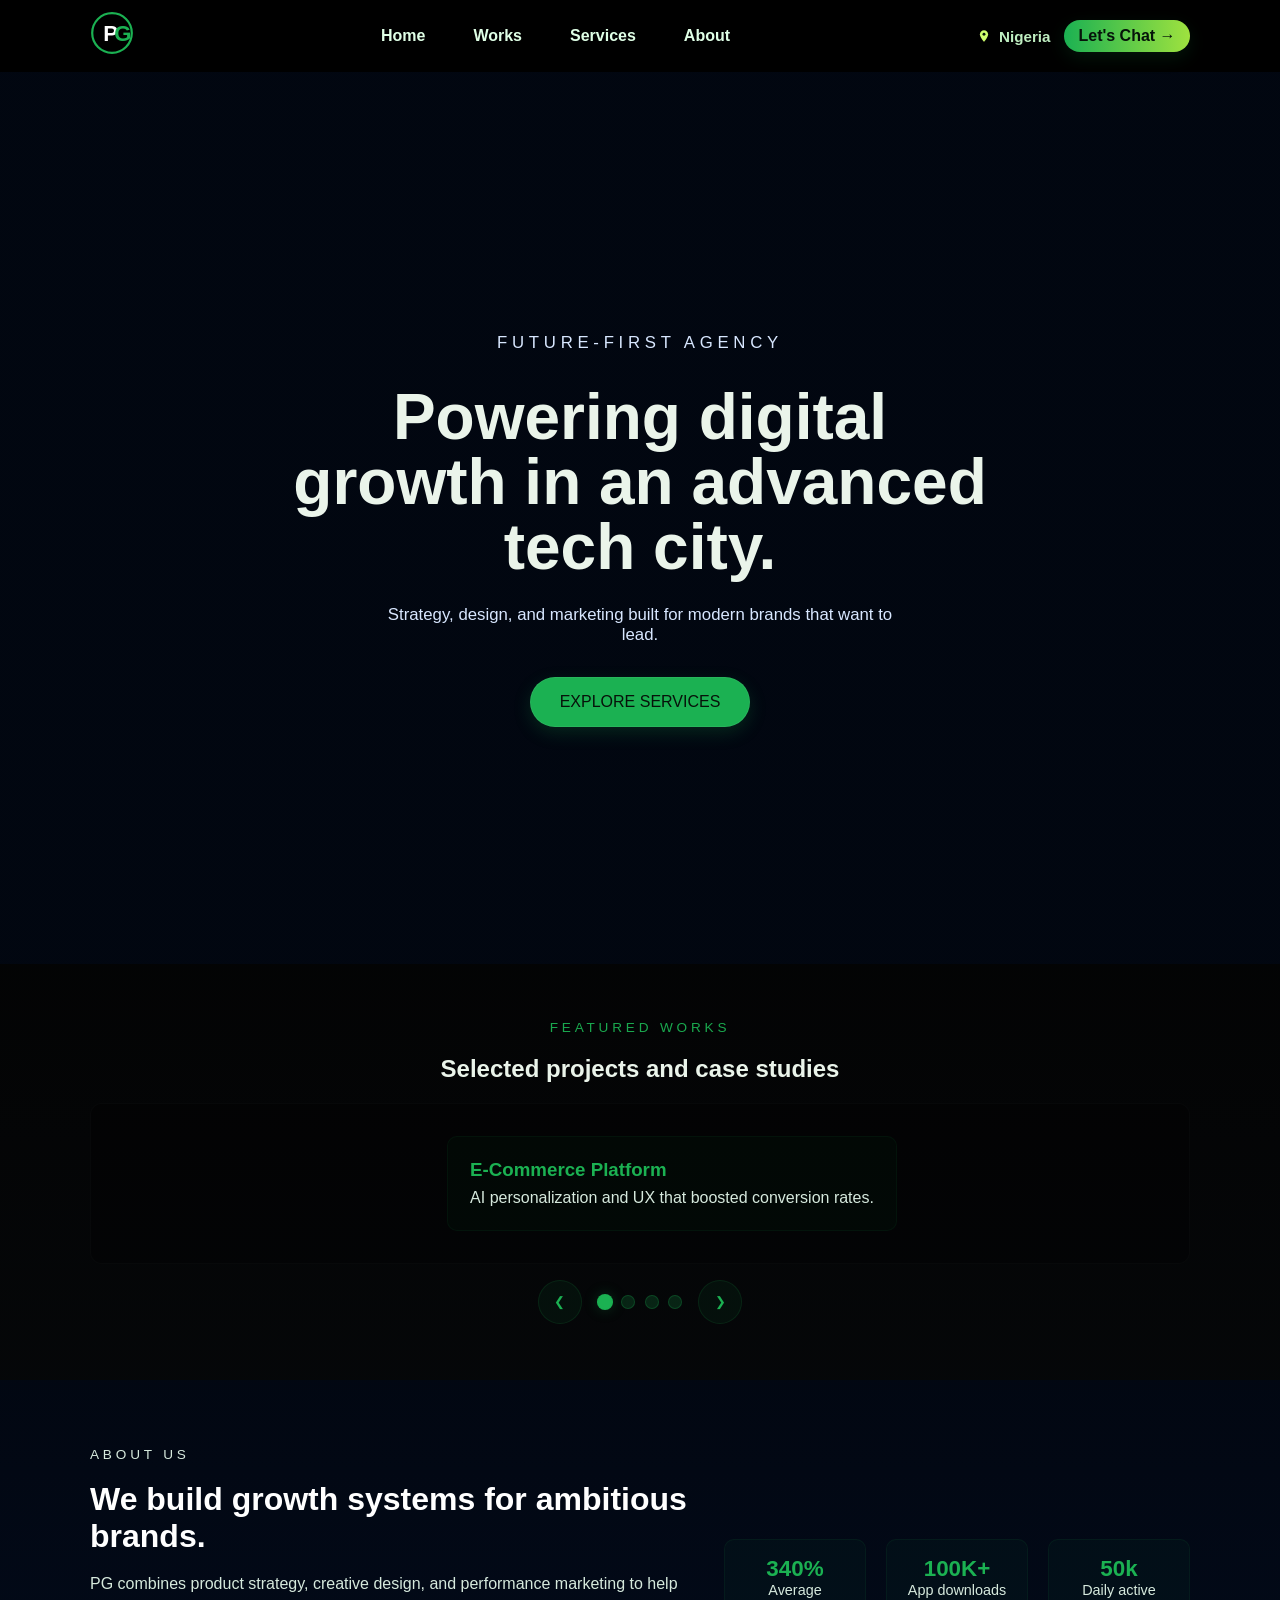
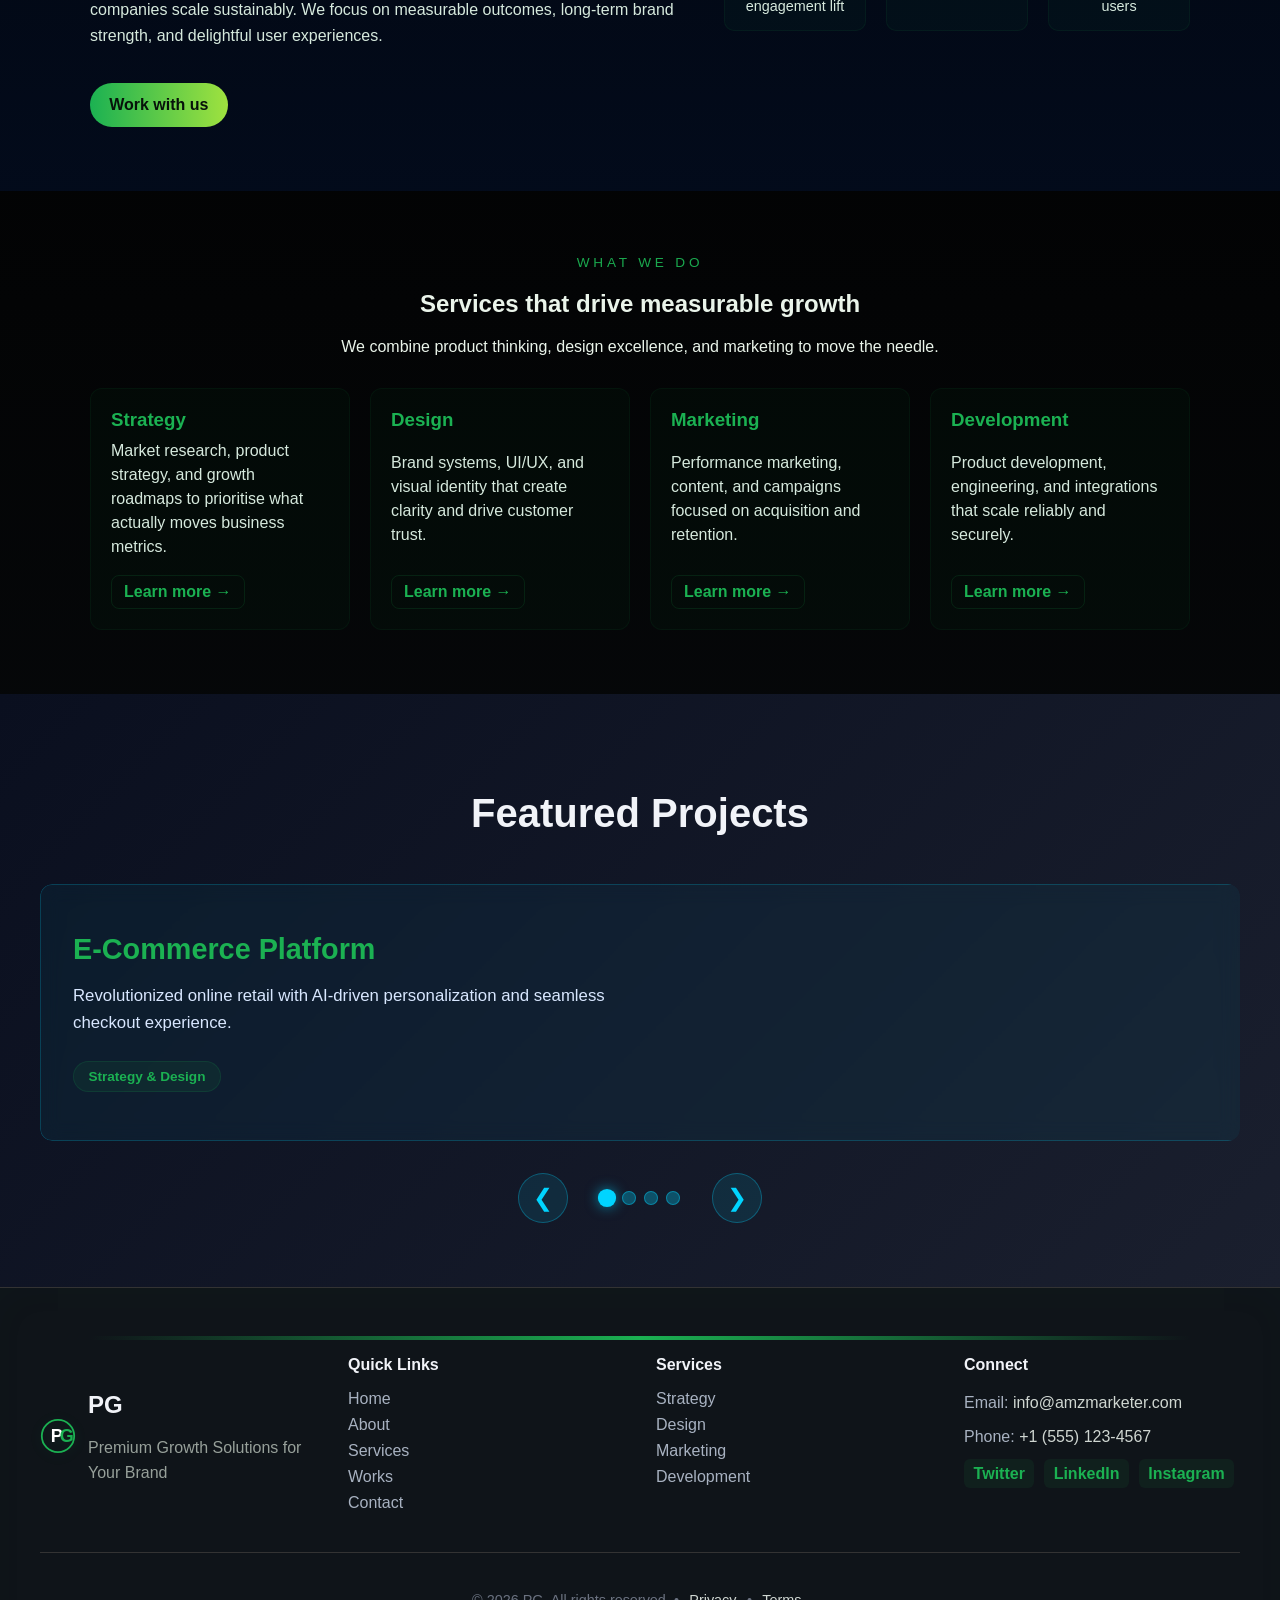
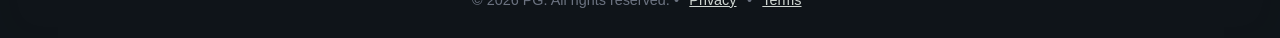
==== commit 128b8b28: "works" ====
--- a/index.html
+++ b/index.html
@@ -48,6 +48,55 @@
     </div>
   </section>
   
+  <section class="works" id="works">
+    <div class="works-inner">
+      <div class="works-head">
+        <p class="eyebrow">FEATURED WORKS</p>
+        <h2>Selected projects and case studies</h2>
+      </div>
+
+      <div class="works-slider-wrapper">
+        <div class="works-slider-track">
+          <div class="works-slide">
+            <div class="slide-card">
+              <h3>E-Commerce Platform</h3>
+              <p>AI personalization and UX that boosted conversion rates.</p>
+            </div>
+          </div>
+          <div class="works-slide">
+            <div class="slide-card">
+              <h3>SaaS Dashboard</h3>
+              <p>Scalable analytics with a focus on retention and clarity.</p>
+            </div>
+          </div>
+          <div class="works-slide">
+            <div class="slide-card">
+              <h3>Brand Transformation</h3>
+              <p>Visual identity and messaging that increased engagement.</p>
+            </div>
+          </div>
+          <div class="works-slide">
+            <div class="slide-card">
+              <h3>Mobile App Launch</h3>
+              <p>Cross-platform app with a successful go-to-market strategy.</p>
+            </div>
+          </div>
+        </div>
+      </div>
+
+      <div class="works-controls">
+        <button class="works-btn works-prev" id="worksPrev">❮</button>
+        <div class="works-dots">
+          <span class="works-dot active" data-index="0"></span>
+          <span class="works-dot" data-index="1"></span>
+          <span class="works-dot" data-index="2"></span>
+          <span class="works-dot" data-index="3"></span>
+        </div>
+        <button class="works-btn works-next" id="worksNext">❯</button>
+      </div>
+    </div>
+  </section>
+
   <section class="about" id="about">
     <div class="about-inner">
       <div class="about-text">
@@ -216,36 +265,60 @@
   </footer>
 
   <script>
-    let currentSlideIndex = 0;
-    const slider = document.querySelector('.slider');
-    const dots = document.querySelectorAll('.dot');
-    const totalSlides = dots.length;
-
-    function showSlide(n) {
-      currentSlideIndex = (n + totalSlides) % totalSlides;
-      slider.style.transform = `translateX(-${currentSlideIndex * 100}%)`;
-      
-      dots.forEach(dot => dot.classList.remove('active'));
-      dots[currentSlideIndex].classList.add('active');
-    }
-
-    function nextSlide() {
-      showSlide(currentSlideIndex + 1);
-    }
-
-    function prevSlide() {
-      showSlide(currentSlideIndex - 1);
-    }
-
-    function currentSlide(n) {
-      showSlide(n);
-    }
-
-    document.getElementById('nextBtn').addEventListener('click', nextSlide);
-    document.getElementById('prevBtn').addEventListener('click', prevSlide);
-
-    // Auto-advance every 5 seconds
-    setInterval(nextSlide, 5000);
+    // Main featured slider (existing)
+    (function(){
+      let currentSlideIndex = 0;
+      const slider = document.querySelector('.slider');
+      const dots = document.querySelectorAll('.dot');
+      const totalSlides = dots.length || 0;
+
+      function showSlide(n) {
+        if (!slider) return;
+        currentSlideIndex = (n + totalSlides) % totalSlides;
+        slider.style.transform = `translateX(-${currentSlideIndex * 100}%)`;
+        dots.forEach(dot => dot.classList.remove('active'));
+        dots[currentSlideIndex] && dots[currentSlideIndex].classList.add('active');
+      }
+
+      function nextSlide() { showSlide(currentSlideIndex + 1); }
+      function prevSlide() { showSlide(currentSlideIndex - 1); }
+
+      document.getElementById('nextBtn')?.addEventListener('click', nextSlide);
+      document.getElementById('prevBtn')?.addEventListener('click', prevSlide);
+      setInterval(nextSlide, 5000);
+      // expose handler for inline dot onclick from HTML
+      window.currentSlide = showSlide;
+    })();
+
+    // Works slider
+    (function(){
+      let workIndex = 0;
+      const track = document.querySelector('.works-slider-track');
+      const dots = document.querySelectorAll('.works-dot');
+      const total = dots.length || 0;
+
+      function showWorkSlide(n){
+        if(!track) return;
+        workIndex = (n + total) % total;
+        track.style.transform = `translateX(-${workIndex * 100}%)`;
+        dots.forEach(d => d.classList.remove('active'));
+        dots[workIndex] && dots[workIndex].classList.add('active');
+      }
+
+      function nextWork(){ showWorkSlide(workIndex + 1); }
+      function prevWork(){ showWorkSlide(workIndex - 1); }
+
+      document.getElementById('worksNext')?.addEventListener('click', nextWork);
+      document.getElementById('worksPrev')?.addEventListener('click', prevWork);
+
+      dots.forEach(d => d.addEventListener('click', (e)=>{
+        const i = parseInt(d.getAttribute('data-index') || '0', 10);
+        showWorkSlide(i);
+      }));
+
+      // Auto-advance every 6s
+      setInterval(nextWork, 6000);
+    })();
   </script>
 
 </body>
--- a/style.css
+++ b/style.css
@@ -356,6 +356,28 @@
   .services-grid { grid-template-columns: 1fr }
 }
 
+/* Works slider styles */
+.works { padding:3.5rem 1.5rem; background: linear-gradient(180deg, rgba(10,12,14,0.3), rgba(6,8,10,0.85)); color:#eaf4ea }
+.works-inner { max-width:1100px; margin:0 auto }
+.works-head { text-align:center; margin-bottom:1.25rem }
+.works-slider-wrapper { overflow:hidden; border-radius:12px; border:1px solid rgba(255,255,255,0.02); background: rgba(3,3,3,0.25); }
+.works-slider-track { display:flex; transition:transform 0.45s ease }
+.works-slide { min-width:100%; padding:2rem; display:flex; align-items:center; justify-content:center }
+.slide-card { max-width:780px; background: rgba(27,177,82,0.03); border:1px solid rgba(27,177,82,0.06); padding:1.4rem; border-radius:10px }
+.slide-card h3 { margin:0 0 .5rem; color:var(--green) }
+.slide-card p { margin:0; color:#d6e9dd }
+.works-controls { display:flex; justify-content:center; align-items:center; gap:1rem; margin-top:1rem }
+.works-btn { background: rgba(27,177,82,0.06); border:1px solid rgba(27,177,82,0.12); color:var(--green); width:44px; height:44px; border-radius:50%; cursor:pointer }
+.works-btn:hover { background: rgba(27,177,82,0.14) }
+.works-dots { display:flex; gap:0.6rem }
+.works-dot { width:12px; height:12px; border-radius:50%; background: rgba(27,177,82,0.18); border:1px solid rgba(27,177,82,0.25); cursor:pointer }
+.works-dot.active { background:var(--green); box-shadow:0 0 12px rgba(27,177,82,0.25); transform:scale(1.15) }
+
+@media (max-width:700px) {
+  .slide-card { padding:1rem }
+  .works { padding:2rem 1rem }
+}
+
 
 .nav-toggle {
   display: none;
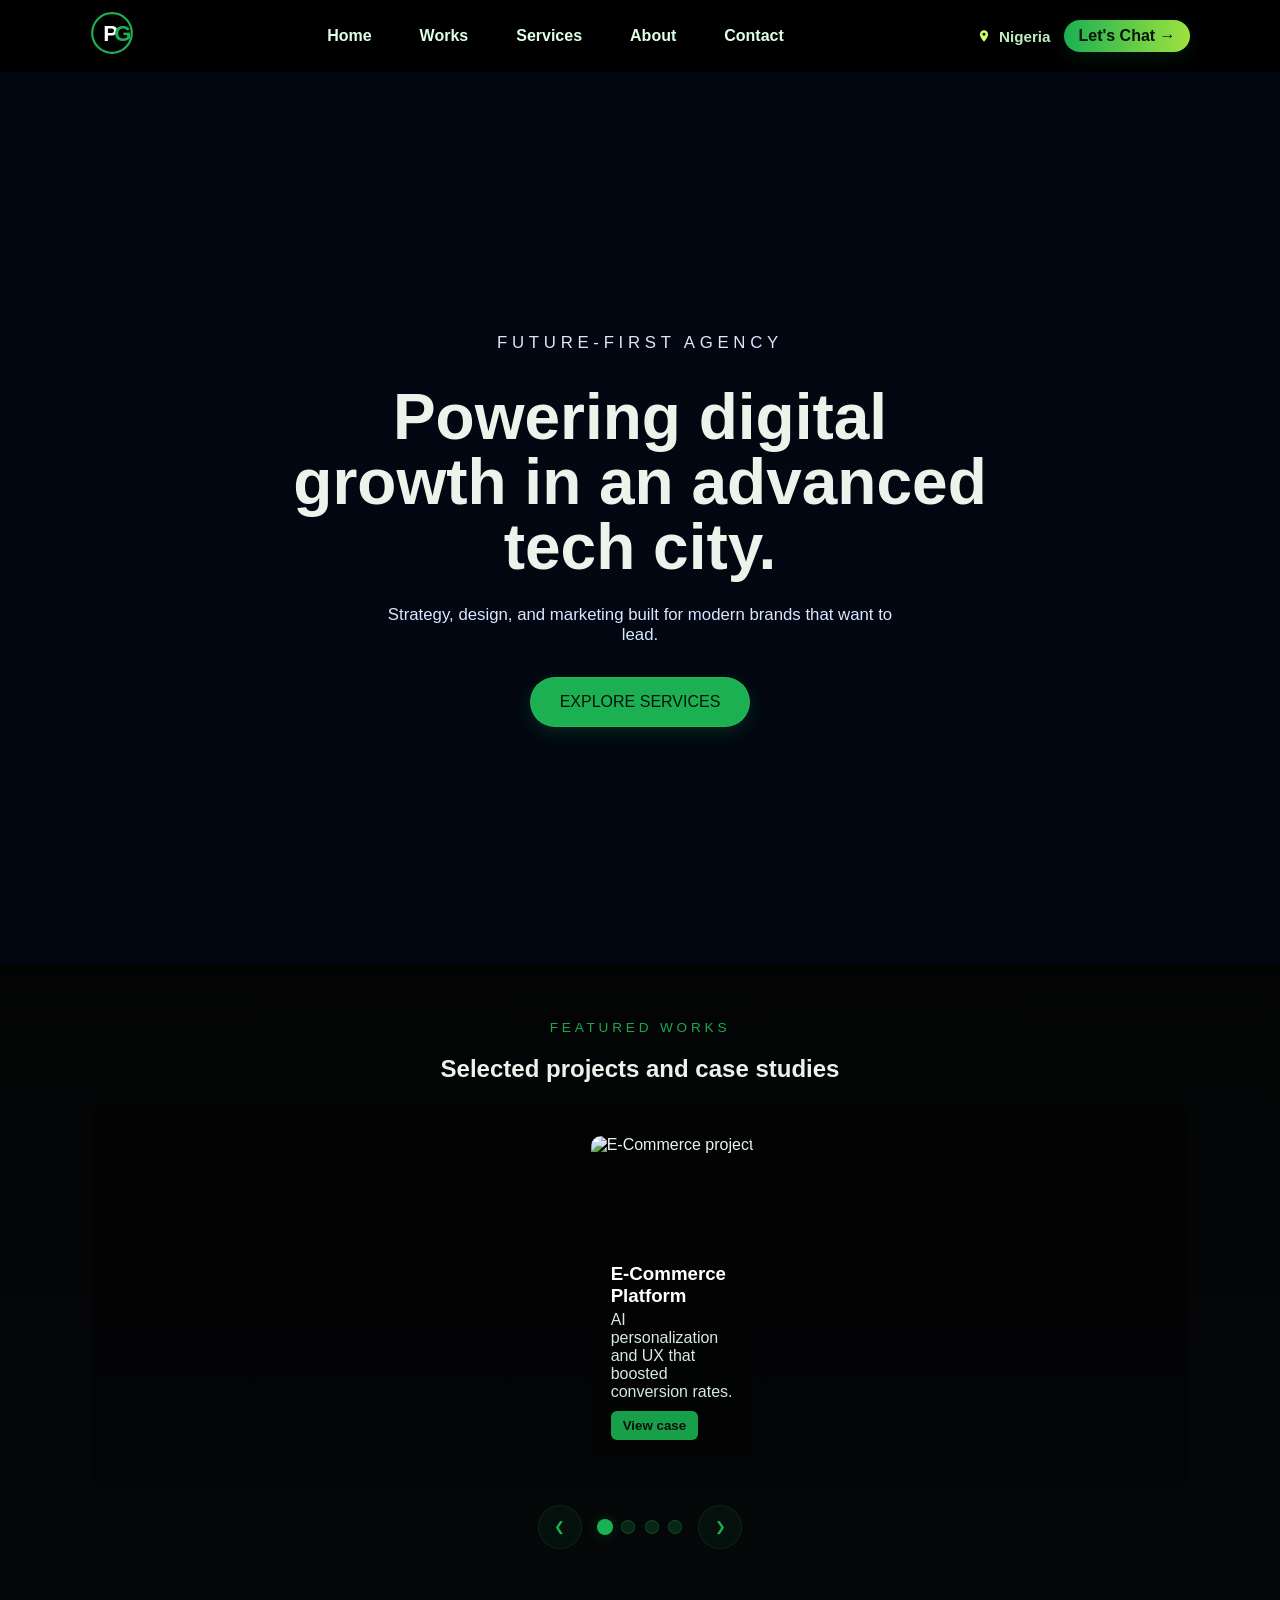
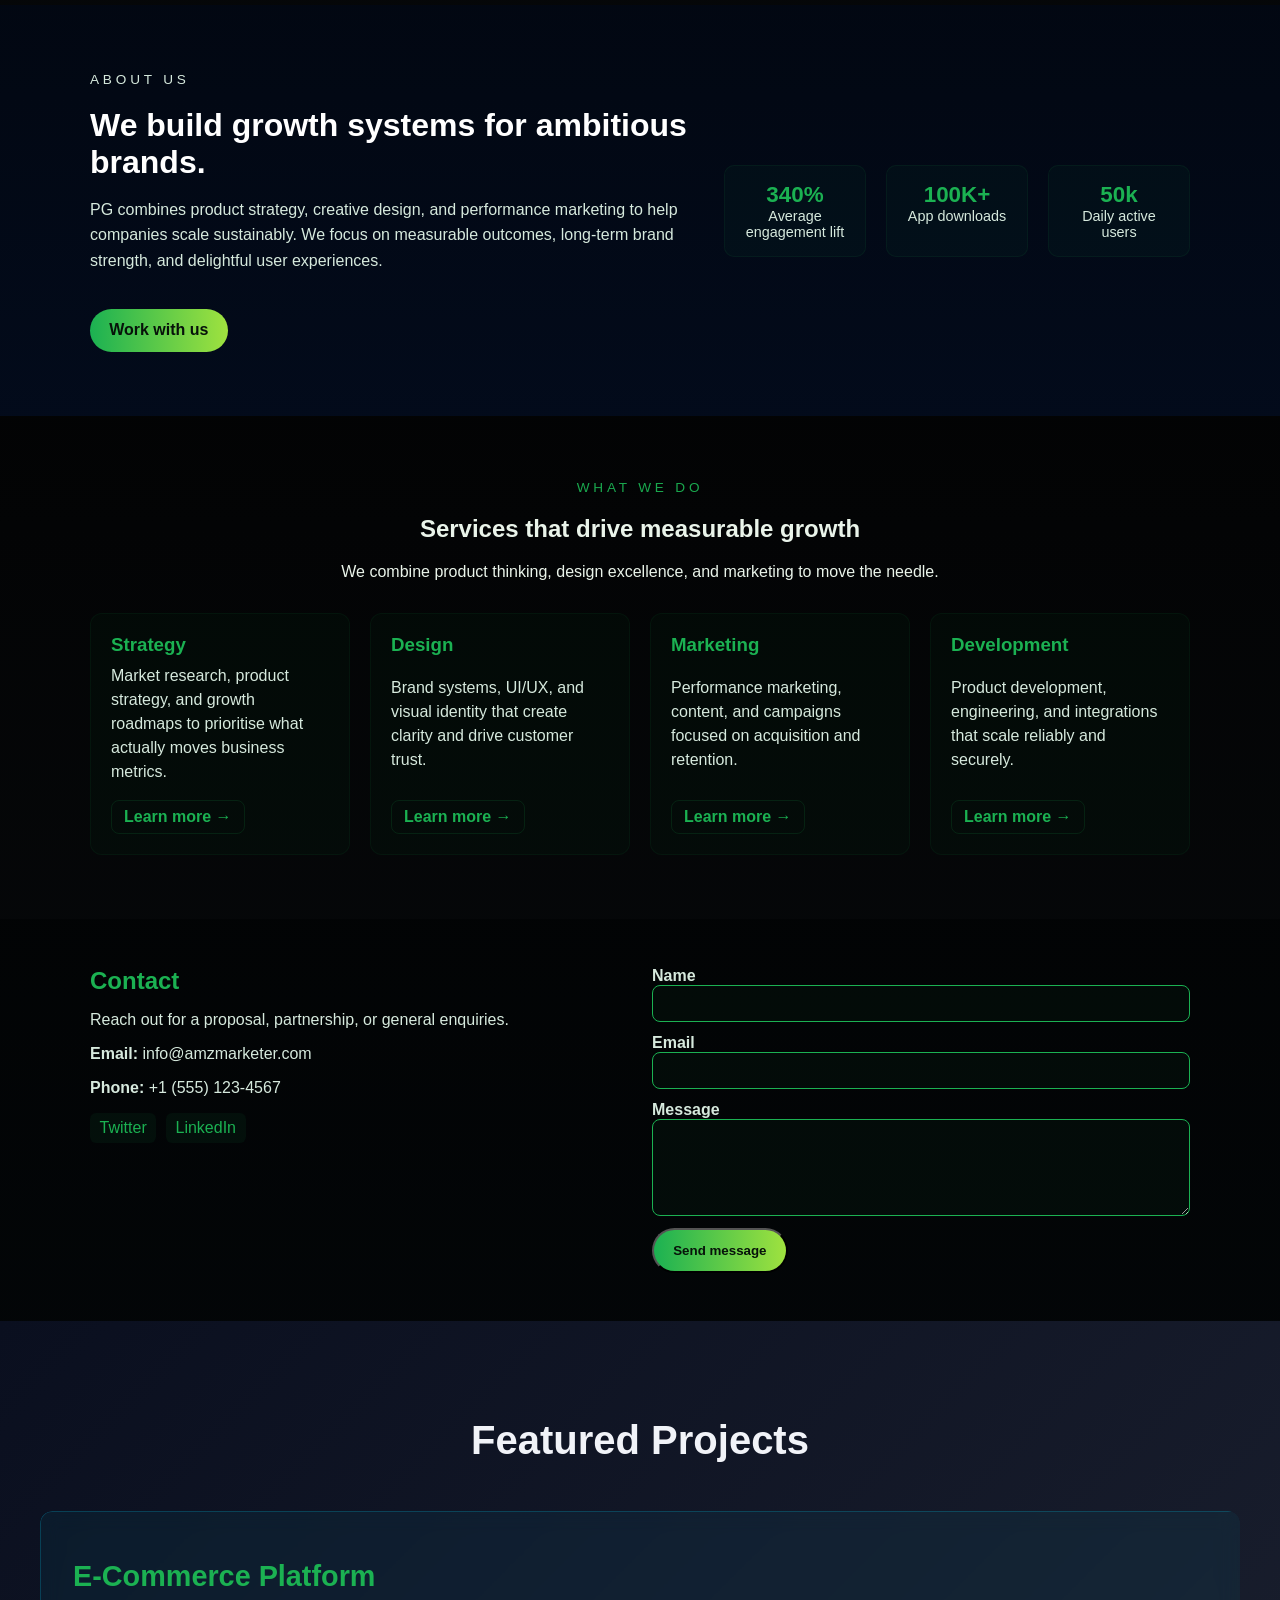
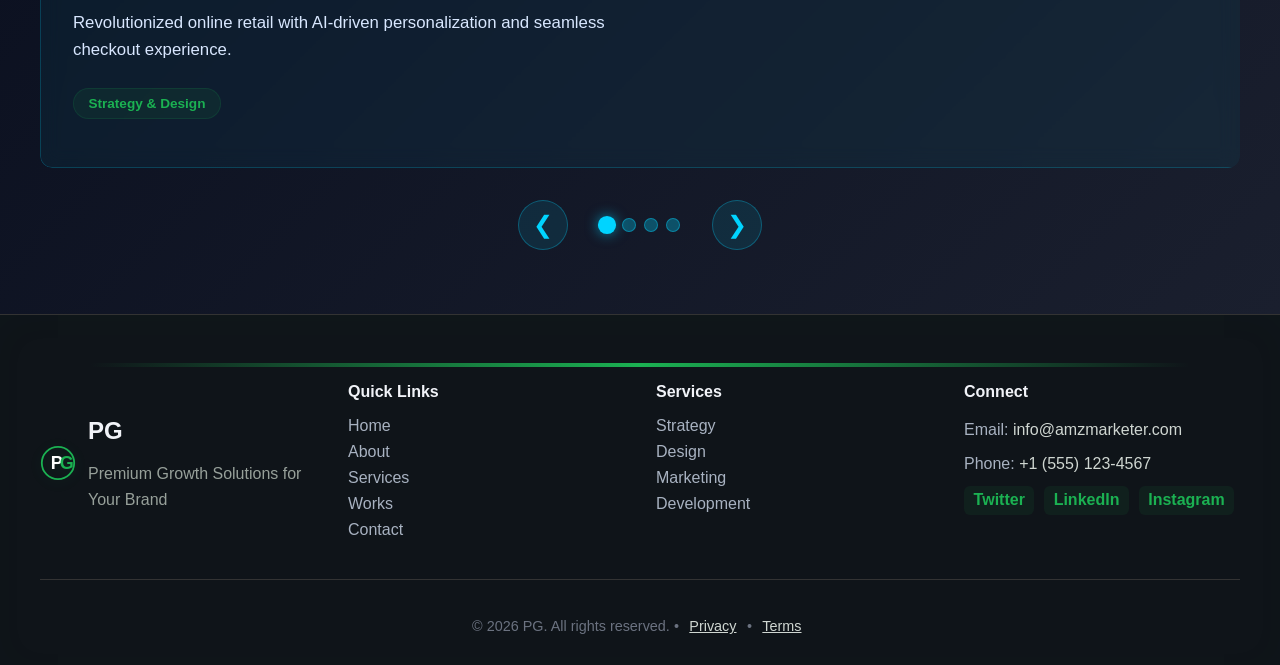
==== commit 138fc89e: "omo shanges again" ====
--- a/index.html
+++ b/index.html
@@ -21,9 +21,10 @@
 
       <div class="nav-center">
         <a href="index.html">Home</a>
-        <a href="works.html">Works</a>
-        <a href="services.html">Services</a>
-        <a href="index.html#about">About</a>
+        <a href="#works">Works</a>
+        <a href="#services">Services</a>
+        <a href="#about">About</a>
+        <a href="#contact">Contact</a>
       </div>
 
       <div class="nav-right">
@@ -58,27 +59,54 @@
       <div class="works-slider-wrapper">
         <div class="works-slider-track">
           <div class="works-slide">
-            <div class="slide-card">
-              <h3>E-Commerce Platform</h3>
-              <p>AI personalization and UX that boosted conversion rates.</p>
-            </div>
-          </div>
+            <div class="slide-card" data-title="E-Commerce Platform" data-desc="AI personalization and UX that boosted conversion rates." data-image="https://images.unsplash.com/photo-1523275335684-37898b6baf30?auto=format&fit=crop&w=1400&q=80">
+              <div class="slide-media">
+                <img src="https://images.unsplash.com/photo-1523275335684-37898b6baf30?auto=format&fit=crop&w=1200&q=60" alt="E-Commerce project">
+                <div class="slide-overlay">
+                  <h3>E-Commerce Platform</h3>
+                  <p>AI personalization and UX that boosted conversion rates.</p>
+                  <button class="view-btn">View case</button>
+                </div>
+              </div>
+            </div>
+          </div>
+
           <div class="works-slide">
-            <div class="slide-card">
-              <h3>SaaS Dashboard</h3>
-              <p>Scalable analytics with a focus on retention and clarity.</p>
-            </div>
-          </div>
+            <div class="slide-card" data-title="SaaS Dashboard" data-desc="Scalable analytics with a focus on retention and clarity." data-image="https://images.unsplash.com/photo-1515378791036-0648a3ef77b2?auto=format&fit=crop&w=1400&q=80">
+              <div class="slide-media">
+                <img src="https://images.unsplash.com/photo-1515378791036-0648a3ef77b2?auto=format&fit=crop&w=1200&q=60" alt="SaaS dashboard">
+                <div class="slide-overlay">
+                  <h3>SaaS Dashboard</h3>
+                  <p>Scalable analytics with a focus on retention and clarity.</p>
+                  <button class="view-btn">View case</button>
+                </div>
+              </div>
+            </div>
+          </div>
+
           <div class="works-slide">
-            <div class="slide-card">
-              <h3>Brand Transformation</h3>
-              <p>Visual identity and messaging that increased engagement.</p>
-            </div>
-          </div>
+            <div class="slide-card" data-title="Brand Transformation" data-desc="Visual identity and messaging that increased engagement." data-image="https://images.unsplash.com/photo-1498050108023-c5249f4df085?auto=format&fit=crop&w=1400&q=80">
+              <div class="slide-media">
+                <img src="https://images.unsplash.com/photo-1498050108023-c5249f4df085?auto=format&fit=crop&w=1200&q=60" alt="Brand transformation">
+                <div class="slide-overlay">
+                  <h3>Brand Transformation</h3>
+                  <p>Visual identity and messaging that increased engagement.</p>
+                  <button class="view-btn">View case</button>
+                </div>
+              </div>
+            </div>
+          </div>
+
           <div class="works-slide">
-            <div class="slide-card">
-              <h3>Mobile App Launch</h3>
-              <p>Cross-platform app with a successful go-to-market strategy.</p>
+            <div class="slide-card" data-title="Mobile App Launch" data-desc="Cross-platform app with a successful go-to-market strategy." data-image="https://images.unsplash.com/photo-1492724441997-5dc865305da7?auto=format&fit=crop&w=1400&q=80">
+              <div class="slide-media">
+                <img src="https://images.unsplash.com/photo-1492724441997-5dc865305da7?auto=format&fit=crop&w=1200&q=60" alt="Mobile app">
+                <div class="slide-overlay">
+                  <h3>Mobile App Launch</h3>
+                  <p>Cross-platform app with a successful go-to-market strategy.</p>
+                  <button class="view-btn">View case</button>
+                </div>
+              </div>
             </div>
           </div>
         </div>
@@ -154,6 +182,35 @@
           <p>Product development, engineering, and integrations that scale reliably and securely.</p>
           <a class="service-cta" href="services.html#development">Learn more →</a>
         </article>
+      </div>
+    </div>
+  </section>
+
+  <section class="contact" id="contact">
+    <div class="contact-inner">
+      <div class="contact-info">
+        <h2>Contact</h2>
+        <p class="muted">Reach out for a proposal, partnership, or general enquiries.</p>
+        <p><strong>Email:</strong> <a href="mailto:info@amzmarketer.com">info@amzmarketer.com</a></p>
+        <p><strong>Phone:</strong> <a href="tel:+15551234567">+1 (555) 123-4567</a></p>
+        <div class="contact-socials">
+          <a href="https://twitter.com/" target="_blank" rel="noopener noreferrer">Twitter</a>
+          <a href="https://www.linkedin.com/" target="_blank" rel="noopener noreferrer">LinkedIn</a>
+        </div>
+      </div>
+      <div class="contact-form">
+        <form action="mailto:info@amzmarketer.com" method="post" enctype="text/plain">
+          <label>Name
+            <input type="text" name="name" required>
+          </label>
+          <label>Email
+            <input type="email" name="email" required>
+          </label>
+          <label>Message
+            <textarea name="message" rows="5" required></textarea>
+          </label>
+          <button type="submit" class="hero-cta">Send message</button>
+        </form>
       </div>
     </div>
   </section>
@@ -230,10 +287,10 @@
         <h4>Quick Links</h4>
         <ul>
           <li><a href="index.html">Home</a></li>
-          <li><a href="about.html">About</a></li>
-          <li><a href="services.html">Services</a></li>
-          <li><a href="works.html">Works</a></li>
-          <li><a href="contact.html">Contact</a></li>
+          <li><a href="#about">About</a></li>
+          <li><a href="#services">Services</a></li>
+          <li><a href="#works">Works</a></li>
+          <li><a href="#contact">Contact</a></li>
         </ul>
       </div>
 
@@ -264,62 +321,7 @@
     </div>
   </footer>
 
-  <script>
-    // Main featured slider (existing)
-    (function(){
-      let currentSlideIndex = 0;
-      const slider = document.querySelector('.slider');
-      const dots = document.querySelectorAll('.dot');
-      const totalSlides = dots.length || 0;
-
-      function showSlide(n) {
-        if (!slider) return;
-        currentSlideIndex = (n + totalSlides) % totalSlides;
-        slider.style.transform = `translateX(-${currentSlideIndex * 100}%)`;
-        dots.forEach(dot => dot.classList.remove('active'));
-        dots[currentSlideIndex] && dots[currentSlideIndex].classList.add('active');
-      }
-
-      function nextSlide() { showSlide(currentSlideIndex + 1); }
-      function prevSlide() { showSlide(currentSlideIndex - 1); }
-
-      document.getElementById('nextBtn')?.addEventListener('click', nextSlide);
-      document.getElementById('prevBtn')?.addEventListener('click', prevSlide);
-      setInterval(nextSlide, 5000);
-      // expose handler for inline dot onclick from HTML
-      window.currentSlide = showSlide;
-    })();
-
-    // Works slider
-    (function(){
-      let workIndex = 0;
-      const track = document.querySelector('.works-slider-track');
-      const dots = document.querySelectorAll('.works-dot');
-      const total = dots.length || 0;
-
-      function showWorkSlide(n){
-        if(!track) return;
-        workIndex = (n + total) % total;
-        track.style.transform = `translateX(-${workIndex * 100}%)`;
-        dots.forEach(d => d.classList.remove('active'));
-        dots[workIndex] && dots[workIndex].classList.add('active');
-      }
-
-      function nextWork(){ showWorkSlide(workIndex + 1); }
-      function prevWork(){ showWorkSlide(workIndex - 1); }
-
-      document.getElementById('worksNext')?.addEventListener('click', nextWork);
-      document.getElementById('worksPrev')?.addEventListener('click', prevWork);
-
-      dots.forEach(d => d.addEventListener('click', (e)=>{
-        const i = parseInt(d.getAttribute('data-index') || '0', 10);
-        showWorkSlide(i);
-      }));
-
-      // Auto-advance every 6s
-      setInterval(nextWork, 6000);
-    })();
-  </script>
+  <script src="script.js"></script>
 
 </body>
 </html>
--- a/style.css
+++ b/style.css
@@ -8,6 +8,10 @@
   color: #ffffff;
   background: #000000;
 }
+
+/* Global link style: no underlines for a cleaner look */
+a { text-decoration: none; color: inherit }
+a:hover { text-decoration: none }
 
 .navbar {
   position: fixed;
@@ -363,9 +367,13 @@
 .works-slider-wrapper { overflow:hidden; border-radius:12px; border:1px solid rgba(255,255,255,0.02); background: rgba(3,3,3,0.25); }
 .works-slider-track { display:flex; transition:transform 0.45s ease }
 .works-slide { min-width:100%; padding:2rem; display:flex; align-items:center; justify-content:center }
-.slide-card { max-width:780px; background: rgba(27,177,82,0.03); border:1px solid rgba(27,177,82,0.06); padding:1.4rem; border-radius:10px }
-.slide-card h3 { margin:0 0 .5rem; color:var(--green) }
-.slide-card p { margin:0; color:#d6e9dd }
+.slide-card { max-width:1000px; background: transparent; border:0; padding:0; border-radius:10px }
+.slide-media { position:relative; border-radius:10px; overflow:hidden }
+.slide-media img { display:block; width:100%; height:320px; object-fit:cover }
+.slide-overlay { position:absolute; left:0; right:0; bottom:0; padding:1rem 1.25rem; background: linear-gradient(180deg, transparent, rgba(3,3,3,0.7)); color:#fff }
+.slide-overlay h3 { margin:0 0 0.25rem; color:#ffffff }
+.slide-overlay p { margin:0 0 0.6rem; color:#d6e9dd }
+.view-btn { background: rgba(27,177,82,0.9); border:0; color:#07120a; padding:0.45rem 0.75rem; border-radius:6px; font-weight:700 }
 .works-controls { display:flex; justify-content:center; align-items:center; gap:1rem; margin-top:1rem }
 .works-btn { background: rgba(27,177,82,0.06); border:1px solid rgba(27,177,82,0.12); color:var(--green); width:44px; height:44px; border-radius:50%; cursor:pointer }
 .works-btn:hover { background: rgba(27,177,82,0.14) }
@@ -377,6 +385,75 @@
   .slide-card { padding:1rem }
   .works { padding:2rem 1rem }
 }
+
+/* Modal styles for work highlights */
+.work-modal { position:fixed; inset:0; display:flex; align-items:center; justify-content:center; background:rgba(0,0,0,0.6); opacity:0; pointer-events:none; transition:opacity .18s ease }
+.work-modal.open { opacity:1; pointer-events:auto }
+.work-modal-inner { width:min(900px,92%); background:#07080a; border-radius:10px; overflow:hidden; display:grid; grid-template-columns: 1fr 1fr }
+.work-modal-media img { width:100%; height:100%; object-fit:cover; display:block }
+.work-modal-content { padding:1.25rem }
+.work-modal-title { margin:0 0 .5rem; color:var(--green) }
+.work-modal-desc { color:#d6e9dd }
+.work-modal-close { position:absolute; right:1rem; top:1rem; background:transparent; border:0; color:#fff; font-size:1.1rem; cursor:pointer }
+
+@media (max-width:900px) { .work-modal-inner { grid-template-columns: 1fr; } .work-modal-media { height:220px } }
+
+/* Services page specific styles */
+.services-page { color:#eaf4ea }
+.services-hero { padding:4rem 1.5rem; background: linear-gradient(90deg, rgba(3,12,30,0.8), rgba(3,12,30,0.95)); text-align:center }
+.services-hero-inner { max-width:980px; margin:0 auto }
+.services-hero h1 { font-size:2.6rem; margin:0 0 .5rem }
+.services-hero .lead { color:#d6e9dd; margin:0 0 1rem }
+.hero-cta { display:inline-block; background: linear-gradient(90deg,var(--green), var(--green-light)); color:#07120a; padding:0.8rem 1.2rem; border-radius:999px; text-decoration:none; font-weight:700 }
+
+.offerings .container { max-width:1100px; margin:0 auto; display:grid; grid-template-columns: repeat(4,1fr); gap:1rem; padding:2rem 1rem }
+.offering { background: rgba(255,255,255,0.02); padding:1.25rem; border-radius:8px; border:1px solid rgba(27,177,82,0.04) }
+.offering h3 { color:var(--green); margin-top:0 }
+.offering p { color:#d6e9dd }
+
+.case-studies .container { max-width:980px; margin:0 auto; padding:2rem 1rem }
+.case-slider { overflow:hidden; border-radius:10px; }
+.case-track { display:flex; transition:transform .45s ease }
+.case-card { min-width:100%; padding:1.25rem; background: rgba(27,177,82,0.03); border:1px solid rgba(27,177,82,0.06); border-radius:8px }
+.case-controls { display:flex; justify-content:center; align-items:center; gap:1rem; margin-top:1rem }
+.case-btn { background: rgba(27,177,82,0.06); border:1px solid rgba(27,177,82,0.12); color:var(--green); padding:0.45rem 0.7rem; border-radius:8px }
+.case-dots { display:flex; gap:0.6rem }
+.case-dot { width:10px; height:10px; border-radius:50%; background: rgba(27,177,82,0.18) }
+.case-dot.active { background:var(--green); box-shadow:0 0 10px rgba(27,177,82,0.2) }
+
+.testimonials { padding:2rem 1rem }
+.test-grid { display:grid; grid-template-columns: repeat(2,1fr); gap:1rem; max-width:980px; margin:0 auto }
+.test { background: rgba(255,255,255,0.02); padding:1.25rem; border-radius:8px; color:#d6e9dd }
+.test footer { margin-top:0.6rem; color:#97a09a; font-size:0.9rem }
+
+.services-cta { padding:2rem 1rem; text-align:center }
+
+@media (max-width:960px) {
+  .offerings .container { grid-template-columns: repeat(2,1fr) }
+  .test-grid { grid-template-columns: 1fr }
+}
+
+@media (max-width:620px) {
+  .offerings .container { grid-template-columns: 1fr }
+  .services-hero h1 { font-size:1.8rem }
+}
+
+/* Contact section */
+.contact { padding:3rem 1.5rem; background: linear-gradient(180deg, rgba(3,6,8,0.6), rgba(3,6,8,0.9)); color:#eaf4ea }
+.contact-inner { max-width:1100px; margin:0 auto; display:grid; grid-template-columns: 1fr 1fr; gap:1.5rem; align-items:start }
+.contact-info h2 { margin:0 0 .5rem; color:var(--green) }
+.contact-info p { color:#d6e9dd }
+.contact-socials { display:flex; gap:0.6rem; margin-top:0.6rem }
+.contact-socials a { background: rgba(27,177,82,0.06); padding:0.35rem 0.6rem; border-radius:6px; color:var(--green); text-decoration:none }
+
+.contact-form form { display:flex; flex-direction:column; gap:0.8rem }
+.contact-form label { display:flex; flex-direction:column; font-weight:600; color:#d6e9dd }
+.contact-form input, .contact-form textarea { padding:0.6rem 0.8rem; border-radius:8px; border:1px solid var(--green); background: rgba(27,177,82,0.04); color:#07120a }
+.contact-form input::placeholder, .contact-form textarea::placeholder { color: rgba(7,18,10,0.6) }
+.contact-form input:focus, .contact-form textarea:focus { outline: none; box-shadow: 0 0 0 4px rgba(27,177,82,0.08); border-color: var(--green) }
+.contact-form .hero-cta { align-self:flex-start }
+
+@media (max-width:900px) { .contact-inner { grid-template-columns: 1fr; } }
 
 
 .nav-toggle {
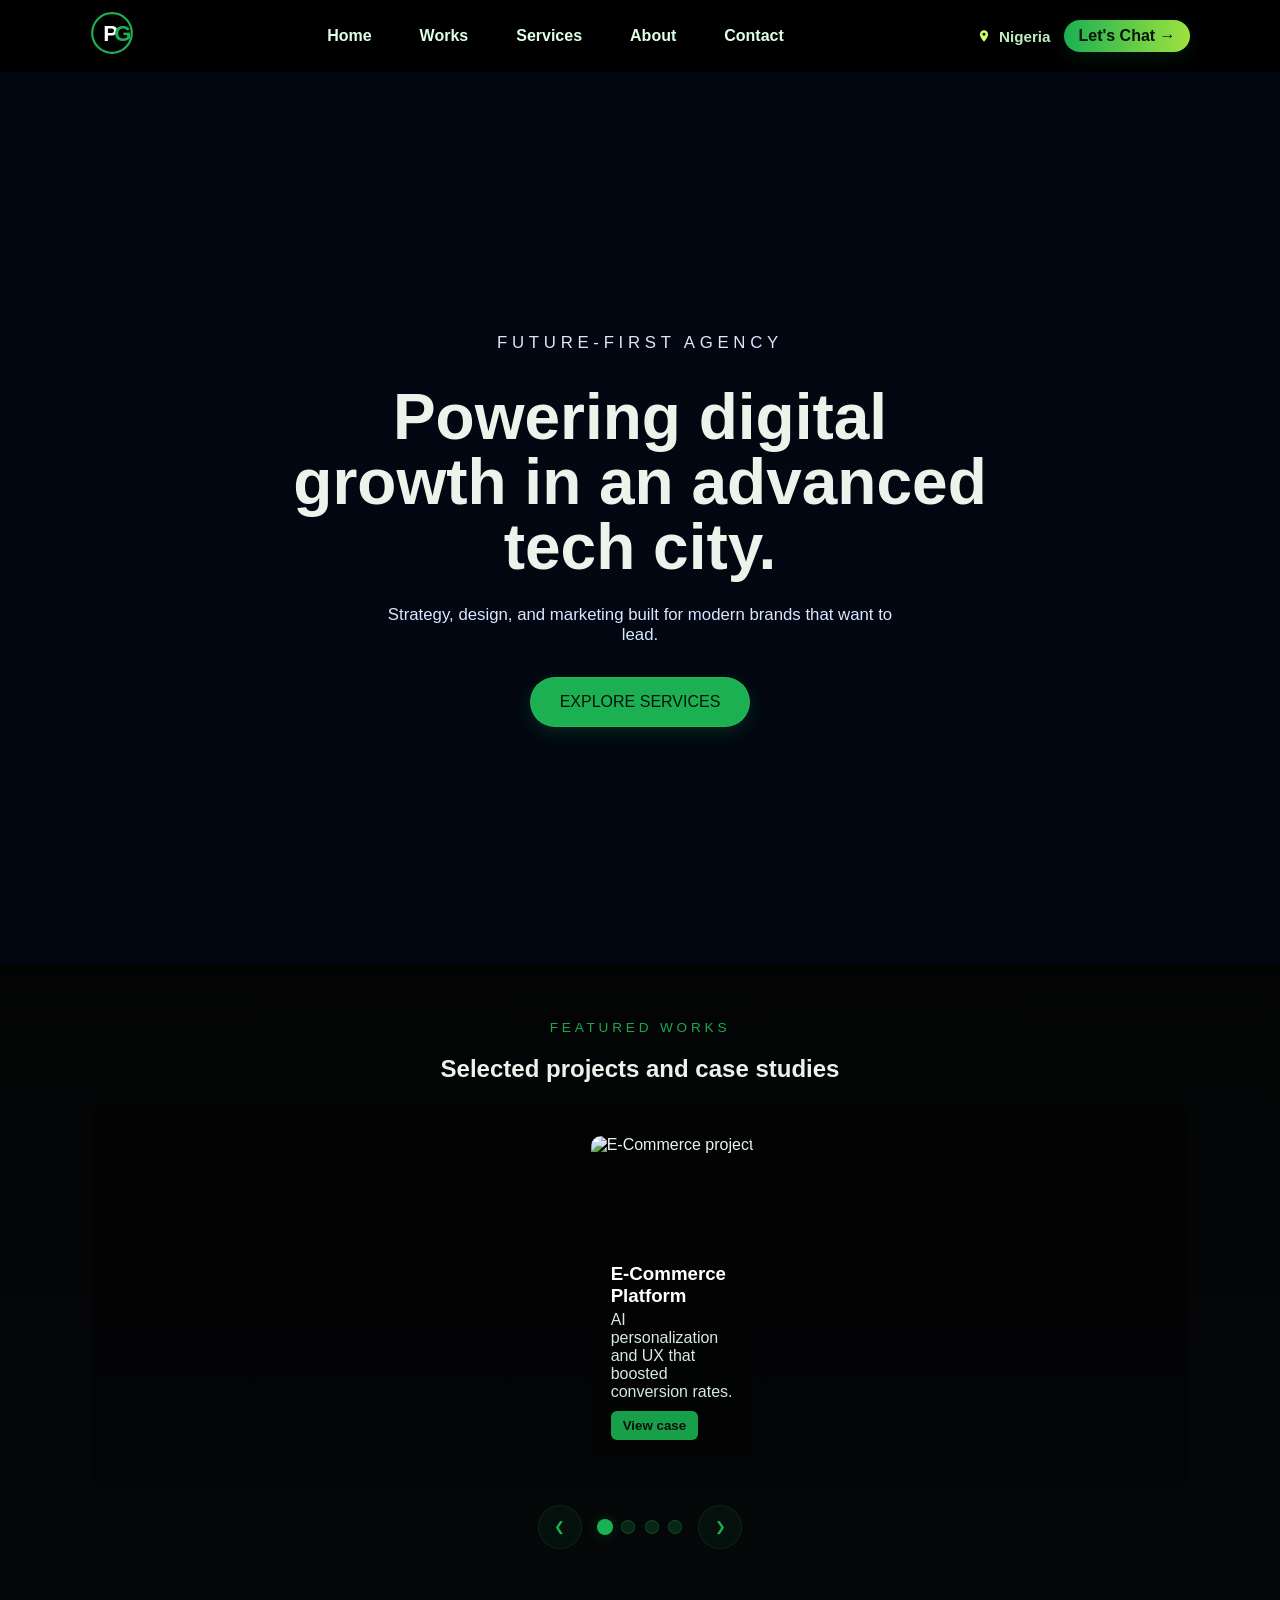
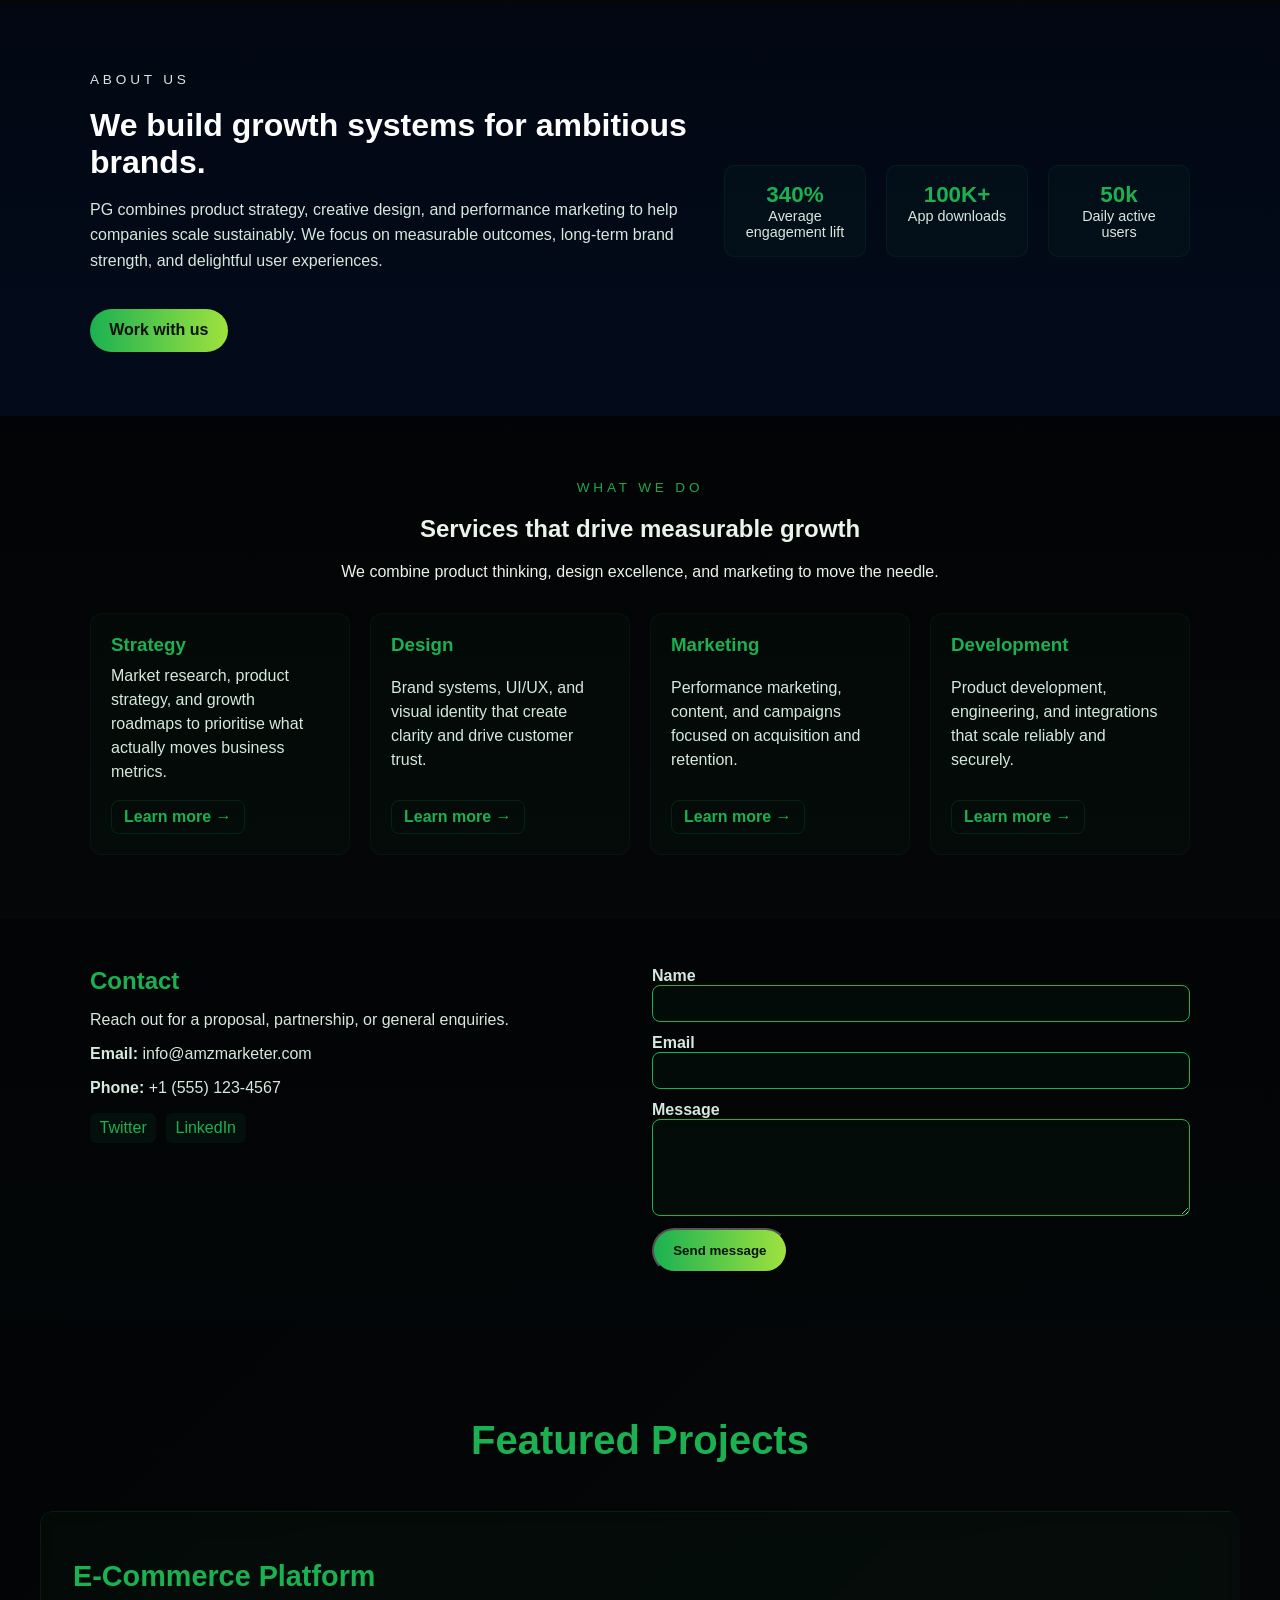
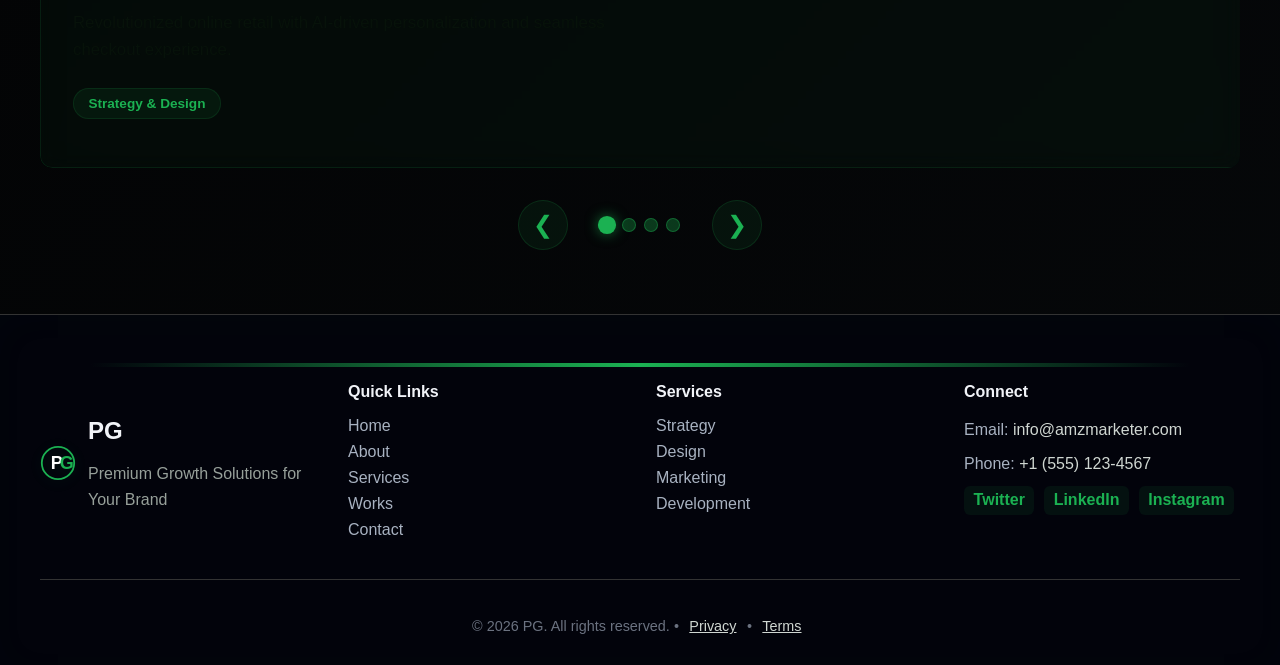
==== commit 50506063: "denoting of all code in able us to easy know what section to edit" ====
--- a/index.html
+++ b/index.html
@@ -7,6 +7,7 @@
   <link rel="stylesheet" href="style.css">
 </head>
 <body>
+  <!-- ===== SECTION: NAVIGATION BAR ===== -->
   <nav class="navbar">
     <div class="nav-inner">
       <div class="logo">
@@ -40,6 +41,7 @@
     </div>
   </nav>
 
+  <!-- ===== SECTION: HERO BANNER ===== -->
   <section class="hero">
     <div class="hero-content">
       <p class="eyebrow">FUTURE-FIRST AGENCY</p>
@@ -49,6 +51,7 @@
     </div>
   </section>
   
+  <!-- ===== SECTION: FEATURED WORKS / PORTFOLIO SLIDER ===== -->
   <section class="works" id="works">
     <div class="works-inner">
       <div class="works-head">
@@ -125,6 +128,7 @@
     </div>
   </section>
 
+  <!-- ===== SECTION: ABOUT US ===== -->
   <section class="about" id="about">
     <div class="about-inner">
       <div class="about-text">
@@ -150,6 +154,7 @@
     </div>
   </section>
 
+  <!-- ===== SECTION: SERVICES / OFFERINGS ===== -->
   <section class="services" id="services">
     <div class="services-inner">
       <div class="services-head">
@@ -186,6 +191,7 @@
     </div>
   </section>
 
+  <!-- ===== SECTION: CONTACT / FOOTER CONTACT ===== -->
   <section class="contact" id="contact">
     <div class="contact-inner">
       <div class="contact-info">
@@ -215,6 +221,7 @@
     </div>
   </section>
 
+  <!-- ===== SECTION: FEATURED PROJECTS SLIDER ===== -->
   <section class="slider-section">
     <div class="slider-container">
       <h2>Featured Projects</h2>
--- a/style.css
+++ b/style.css
@@ -1,5 +1,4 @@
-/* Cleaned stylesheet: green (#1bb152), black, and white palette */
-
+/* ===== SECTION: ROOT VARIABLES & GLOBAL STYLES ===== */
 :root { --nav-height: 72px; --green: #1bb152; --green-light: #9fe23f; }
 
 body {
@@ -13,6 +12,7 @@
 a { text-decoration: none; color: inherit }
 a:hover { text-decoration: none }
 
+/* ===== SECTION: NAVIGATION BAR STYLES ===== */
 .navbar {
   position: fixed;
   top: 0;
@@ -127,6 +127,7 @@
   border: 1px solid rgba(255,255,255,0.06);
 }
 
+/* ===== SECTION: HERO SECTION STYLES ===== */
 .hero {
   margin-top: var(--nav-height);
   min-height: calc(100vh - var(--nav-height));
@@ -186,9 +187,10 @@
   transform: translateY(-3px);
   box-shadow: 0 10px 30px rgba(27,177,82,0.18);
 }
+/* ===== SECTION: SLIDER / CAROUSEL STYLES ===== */
 
 .slider-section {
-  background: linear-gradient(135deg, #07070a 0%, #0f1113 100%);
+  background: linear-gradient(135deg, rgba(3,6,5,0.6) 0%, rgba(3,6,5,0.95) 100%);
   padding: 4rem 2rem;
   position: relative;
   overflow: hidden;
@@ -203,7 +205,7 @@
   text-align: center;
   font-size: 2.2rem;
   margin-bottom: 2.4rem;
-  color: #ffffff;
+  color: var(--green);
 }
 
 .slider-wrapper {
@@ -280,6 +282,7 @@
 .dot { width:12px; height:12px; border-radius:50%; background: rgba(27,177,82,0.22); cursor:pointer; transition:all .25s ease; border:1px solid rgba(27,177,82,0.28) }
 .dot.active { background:#1bb152; box-shadow:0 0 10px rgba(27,177,82,0.35); transform:scale(1.25) }
 .dot:hover { background: rgba(27,177,82,0.45) }
+/* ===== SECTION: FOOTER STYLES ===== */
 
 .footer { background-color:#07080a; border-top:4px solid rgba(27,177,82,0.06); padding:2.5rem 1.5rem; color:#cfd6d1; box-shadow: inset 0 6px 40px rgba(27,177,82,0.02) }
 
@@ -524,7 +527,7 @@
 }
 
 .slider-section {
-  background: linear-gradient(135deg, #0a0f1f 0%, #1a1f2e 100%);
+  background: linear-gradient(135deg, rgba(6,8,10,0.45) 0%, rgba(6,8,10,0.9) 100%);
   padding: 4rem 2rem;
   position: relative;
   overflow: hidden;
@@ -539,7 +542,7 @@
   text-align: center;
   font-size: 2.5rem;
   margin-bottom: 3rem;
-  color: #f1f3f8;
+  color: var(--green);
 }
 
 .slider-wrapper {
@@ -556,8 +559,8 @@
 .slide {
   min-width: 100%;
   padding: 3rem 2rem;
-  background: rgba(0, 212, 255, 0.05);
-  border: 1px solid rgba(0, 212, 255, 0.2);
+  background: rgba(27,177,82,0.04);
+  border: 1px solid rgba(27,177,82,0.12);
   border-radius: 12px;
   backdrop-filter: blur(10px);
   animation: slideIn 0.5s ease;
@@ -579,12 +582,12 @@
 .slide h3 {
   font-size: 1.8rem;
   margin: 0 0 1rem;
-  color: #1bb152;
+  color: var(--green);
 }
 
 .slide p {
   font-size: 1.05rem;
-  color: #d8e7ff;
+  color: #07120a;
   line-height: 1.6;
   margin-bottom: 1.5rem;
 }
@@ -592,7 +595,7 @@
 .slide-tag {
   display: inline-block;
   background: rgba(27,177,82,0.08);
-  color: #1bb152;
+  color: var(--green);
   padding: 0.45rem 0.9rem;
   border-radius: 20px;
   font-size: 0.85rem;
@@ -609,9 +612,9 @@
 }
 
 .slider-btn {
-  background: rgba(0, 212, 255, 0.1);
-  border: 1px solid rgba(0, 212, 255, 0.3);
-  color: #00d4ff;
+  background: rgba(27,177,82,0.08);
+  border: 1px solid rgba(27,177,82,0.16);
+  color: var(--green);
   font-size: 1.5rem;
   width: 50px;
   height: 50px;
@@ -624,8 +627,8 @@
 }
 
 .slider-btn:hover {
-  background: rgba(0, 212, 255, 0.2);
-  box-shadow: 0 0 20px rgba(0, 212, 255, 0.3);
+  background: rgba(27,177,82,0.14);
+  box-shadow: 0 0 20px rgba(27,177,82,0.18);
   transform: scale(1.1);
 }
 
@@ -642,24 +645,25 @@
   width: 12px;
   height: 12px;
   border-radius: 50%;
-  background: rgba(0, 212, 255, 0.3);
+  background: rgba(27,177,82,0.3);
   cursor: pointer;
   transition: all 0.3s ease;
-  border: 1px solid rgba(0, 212, 255, 0.4);
+  border: 1px solid rgba(27,177,82,0.4);
 }
 
 .dot.active {
-  background: #00d4ff;
-  box-shadow: 0 0 10px rgba(0, 212, 255, 0.6);
+  background: var(--green);
+  box-shadow: 0 0 10px rgba(27,177,82,0.6);
   transform: scale(1.3);
 }
 
 .dot:hover {
-  background: rgba(0, 212, 255, 0.6);
+  background: rgba(27,177,82,0.6);
 }
 
 .footer {
-  background-color: #0f1419;
+  background: #02030b;
+  background-color: ;
   border-top: 1px solid #333;
   padding: 3rem 2rem 1rem;
   color: #a8b2c1;
